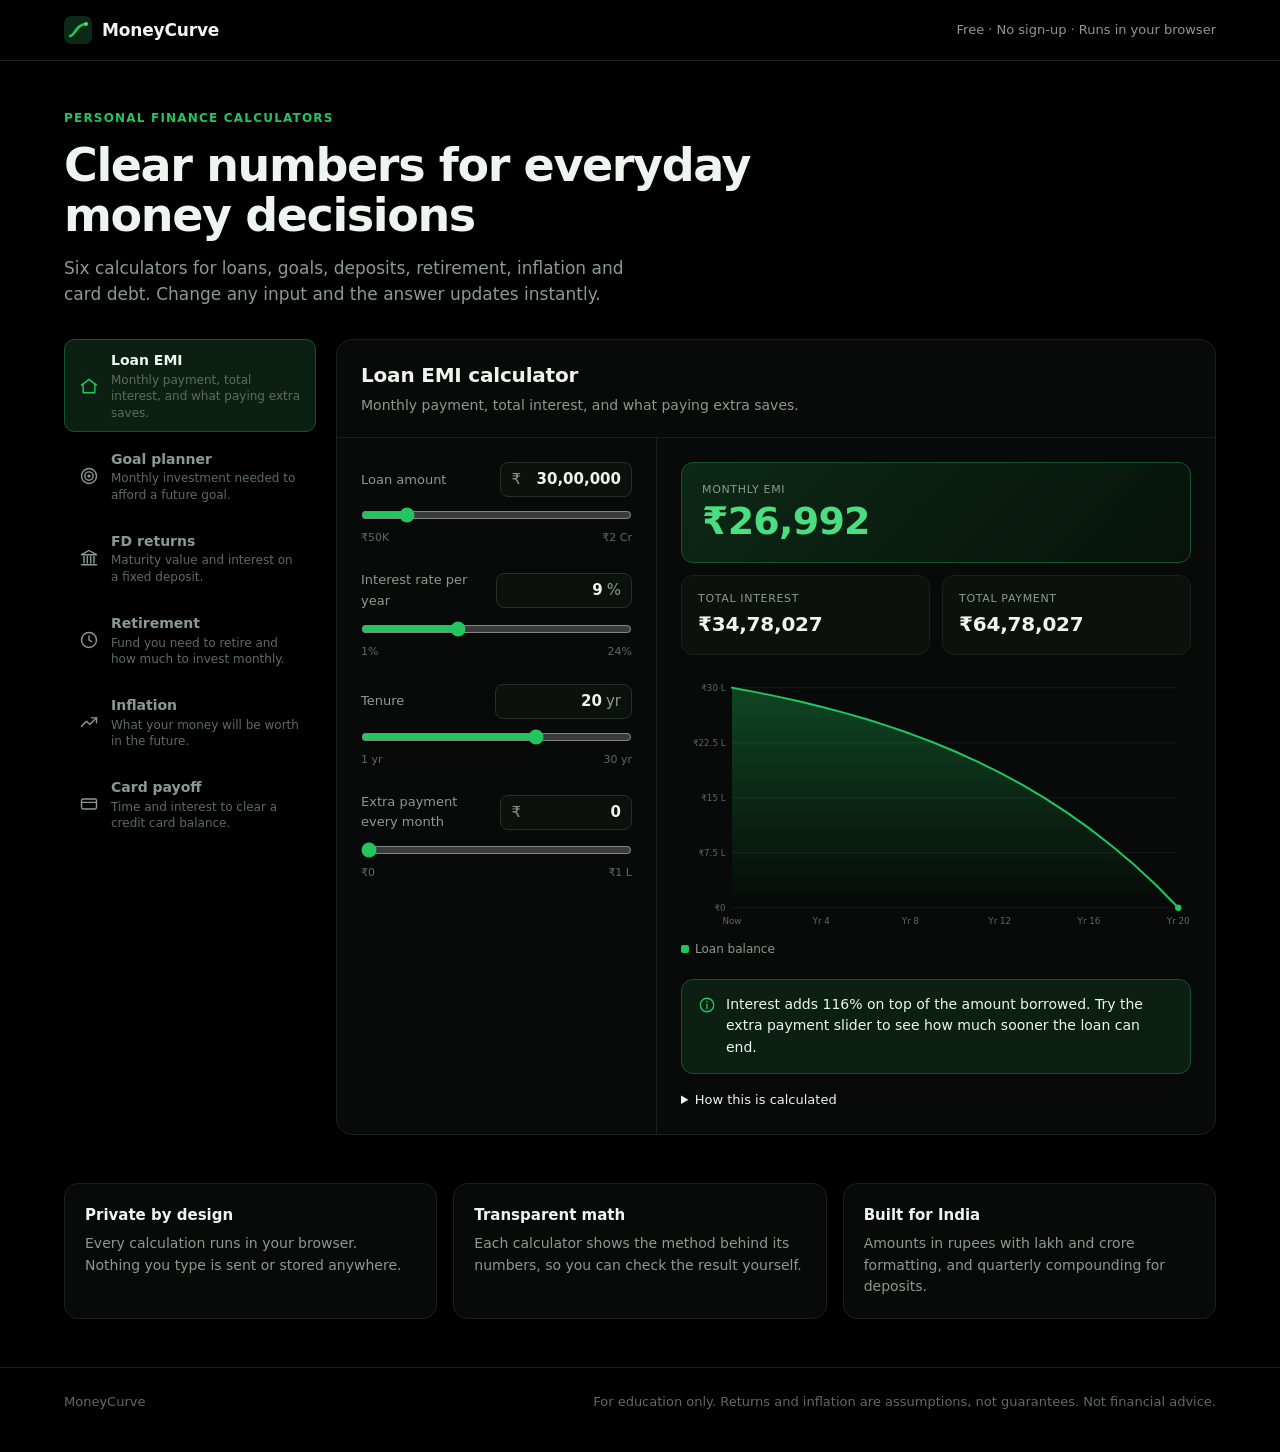
==== index.html @ bcc8775d "Add MoneyCurve money calculators site Co-Authored-By: Claude Fable 5.2 <noreply@anthropic.com>" ====
<!doctype html>
<html lang="en">
<head>
<meta charset="utf-8">
<meta name="viewport" content="width=device-width, initial-scale=1">
<meta name="description" content="Free calculators for loan EMI, goals, fixed deposits, retirement, inflation and credit card payoff. Runs in your browser.">
<title>MoneyCurve — Money Calculators</title>
<style>
  :root {
    color-scheme: dark;
    --bg: #000000; --panel: #070a08; --raised: #0c110e;
    --text: #eef5f0; --muted: #8b9a91; --faint: #5d6b63;
    --line: #18211b; --line-strong: #243229;
    --a: #22c55e; --a-strong: #4ade80; --b: #8a9a8f;
    --soft: #0b2013; --soft-line: #14532d;
  }
  * { box-sizing: border-box; }
  body {
    margin: 0; background: var(--bg); color: var(--text);
    font: 15px/1.55 Inter, system-ui, -apple-system, "Segoe UI", Roboto, sans-serif;
    -webkit-font-smoothing: antialiased;
  }
  .wrap { max-width: 1200px; margin: 0 auto; padding: 0 16px; }
  @media (min-width: 760px) { .wrap { padding: 0 24px; } }
  :focus-visible { outline: 2px solid var(--a); outline-offset: 2px; }

  .top { position: sticky; top: 0; z-index: 10; background: rgba(0, 0, 0, 0.82);
    backdrop-filter: blur(12px); -webkit-backdrop-filter: blur(12px); border-bottom: 1px solid var(--line); }
  .top-in { display: flex; align-items: center; justify-content: space-between; height: 60px; }
  .brand { display: flex; align-items: center; gap: 10px; font-weight: 700; font-size: 17px; letter-spacing: -0.01em; }
  .brand svg { width: 28px; height: 28px; }
  .top-note { font-size: 13px; color: var(--muted); }
  @media (max-width: 560px) { .top-note { display: none; } }

  .hero { padding: 48px 0 32px; }
  .eyebrow { margin: 0 0 12px; color: var(--a); font-size: 12px; font-weight: 600; letter-spacing: 0.1em; text-transform: uppercase; }
  h1 { margin: 0 0 14px; max-width: 720px; font-size: clamp(30px, 5vw, 46px); line-height: 1.1; letter-spacing: -0.03em; font-weight: 700; }
  .lead { margin: 0; max-width: 600px; color: var(--muted); font-size: 17px; }

  .app { display: grid; gap: 20px; grid-template-columns: minmax(0, 1fr); }
  .nav { display: flex; gap: 6px; overflow-x: auto; padding-bottom: 4px; scrollbar-width: none; }
  .nav::-webkit-scrollbar { display: none; }
  .nav button {
    display: flex; align-items: center; gap: 12px; flex: none; text-align: left; white-space: nowrap;
    border: 1px solid var(--line); background: var(--panel); color: var(--muted);
    font: inherit; padding: 10px 14px; border-radius: 10px; cursor: pointer;
  }
  .nav button:hover { color: var(--text); background: var(--raised); }
  .nav button[aria-selected="true"] { background: var(--soft); border-color: var(--soft-line); color: var(--text); }
  .nav svg { width: 20px; height: 20px; flex: none; fill: none; stroke: currentColor; stroke-width: 1.7; stroke-linecap: round; stroke-linejoin: round; }
  .nav button[aria-selected="true"] svg { color: var(--a); }
  .nav .n { display: block; font-weight: 600; font-size: 14px; }
  .nav .d { display: none; font-size: 12px; line-height: 1.35; color: var(--faint); white-space: normal; }
  @media (min-width: 1000px) {
    .app { grid-template-columns: 252px minmax(0, 1fr); align-items: start; }
    .nav { flex-direction: column; overflow: visible; position: sticky; top: 80px; padding: 0; }
    .nav button { border-color: transparent; background: transparent; }
    .nav .d { display: block; }
  }

  .panel { background: var(--panel); border: 1px solid var(--line); border-radius: 16px; min-width: 0; }
  .panel-head { padding: 20px 24px; border-bottom: 1px solid var(--line); }
  h2 { margin: 0 0 4px; font-size: 20px; letter-spacing: -0.01em; }
  .panel-head p { margin: 0; color: var(--muted); font-size: 14px; }
  .work { display: grid; grid-template-columns: minmax(0, 1fr); }
  .controls { padding: 24px; border-bottom: 1px solid var(--line); }
  .results { padding: 24px; min-width: 0; }
  @media (min-width: 760px) {
    .work { grid-template-columns: 320px minmax(0, 1fr); }
    .controls { border-bottom: 0; border-right: 1px solid var(--line); }
  }

  .field { margin-bottom: 24px; }
  .field:last-child { margin-bottom: 0; }
  .field-head { display: flex; justify-content: space-between; align-items: center; gap: 8px; margin-bottom: 10px; }
  .field label { font-size: 13px; font-weight: 500; color: var(--muted); }
  .num { display: flex; align-items: center; gap: 4px; flex: none; background: var(--raised); border: 1px solid var(--line-strong);
    border-radius: 8px; padding: 5px 10px; font-weight: 600; font-variant-numeric: tabular-nums; }
  .num:focus-within { border-color: var(--a); }
  .num span { color: var(--muted); font-weight: 500; }
  .num input { width: 96px; border: 0; outline: 0; background: transparent; color: inherit; font: inherit; font-weight: 600; text-align: right; padding: 0; }
  input[type="range"] { display: block; width: 100%; margin: 0; accent-color: var(--a); }
  .ends { display: flex; justify-content: space-between; margin-top: 6px; font-size: 11px; color: var(--faint); }

  .stats { display: grid; grid-template-columns: 1fr 1fr; gap: 12px; margin-bottom: 20px; }
  @media (max-width: 420px) { .stats { grid-template-columns: 1fr; } }
  .stat { min-width: 0; padding: 14px 16px; border: 1px solid var(--line); border-radius: 12px; background: var(--raised); }
  .stat .k { font-size: 11px; font-weight: 500; letter-spacing: 0.06em; text-transform: uppercase; color: var(--muted); }
  .stat .v { margin-top: 2px; font-size: 20px; font-weight: 650; letter-spacing: -0.01em; font-variant-numeric: tabular-nums; overflow-wrap: anywhere; }
  .stat.main { grid-column: 1 / -1; padding: 18px 20px; border-color: var(--soft-line); background: linear-gradient(135deg, #0c2816, #07130b); }
  .stat.main .v { font-size: clamp(28px, 5vw, 38px); line-height: 1.15; letter-spacing: -0.02em; color: var(--a-strong); }

  .chart-box { position: relative; }
  #chart { display: block; width: 100%; height: auto; touch-action: pan-y; }
  .gridline { stroke: var(--line); stroke-width: 1; }
  .guide { stroke: var(--line-strong); stroke-width: 1; }
  .axis { fill: var(--faint); font-size: 11px; }
  .line-a { fill: none; stroke: var(--a); stroke-width: 2.5; stroke-linejoin: round; stroke-linecap: round; }
  .line-b { fill: none; stroke: var(--b); stroke-width: 2; stroke-dasharray: 5 5; }
  .dot-a { fill: var(--a); }
  .dot-b { fill: var(--b); }
  .tip { position: absolute; top: 0; max-width: 100%; pointer-events: none; padding: 8px 10px; font-size: 12px;
    font-variant-numeric: tabular-nums; background: #0f1612; border: 1px solid var(--line-strong); border-radius: 10px;
    box-shadow: 0 8px 24px rgba(0, 0, 0, 0.6); }
  .tip b { display: block; margin-bottom: 2px; font-weight: 500; color: var(--muted); }
  .tip i, .legend i { display: inline-block; width: 8px; height: 8px; margin-right: 6px; border-radius: 2px; }
  .legend { display: flex; flex-wrap: wrap; gap: 16px; margin-top: 10px; font-size: 12px; color: var(--muted); }

  .note { display: flex; gap: 10px; margin-top: 20px; padding: 14px 16px; font-size: 14px;
    background: var(--soft); border: 1px solid var(--soft-line); border-radius: 12px; }
  .note svg { width: 18px; height: 18px; flex: none; margin-top: 2px; fill: none; stroke: var(--a); stroke-width: 1.8; stroke-linecap: round; }
  .note p { margin: 0; }
  .method { margin-top: 16px; font-size: 13px; color: var(--muted); }
  .method summary { cursor: pointer; font-weight: 500; color: var(--text); }
  .method p { margin: 8px 0 0; }

  .trust { display: grid; gap: 16px; grid-template-columns: 1fr; margin-top: 48px; }
  @media (min-width: 760px) { .trust { grid-template-columns: repeat(3, 1fr); } }
  .trust div { padding: 20px; background: var(--panel); border: 1px solid var(--line); border-radius: 14px; }
  .trust h3 { margin: 0 0 6px; font-size: 15px; }
  .trust p { margin: 0; font-size: 14px; color: var(--muted); }

  footer { margin-top: 48px; padding: 24px 0 40px; border-top: 1px solid var(--line); font-size: 13px; color: var(--faint); }
  .foot-in { display: flex; flex-wrap: wrap; justify-content: space-between; gap: 8px 24px; }
</style>
</head>
<body>
<header class="top">
  <div class="wrap top-in">
    <div class="brand">
      <svg viewBox="0 0 28 28" aria-hidden="true">
        <rect width="28" height="28" rx="7" fill="#0c2816"/>
        <path d="M6 20c5 0 6-12 16-12" fill="none" stroke="#22c55e" stroke-width="2.5" stroke-linecap="round"/>
        <circle cx="22" cy="8" r="2" fill="#4ade80"/>
      </svg>
      MoneyCurve
    </div>
    <span class="top-note">Free · No sign-up · Runs in your browser</span>
  </div>
</header>

<main class="wrap">
  <section class="hero">
    <p class="eyebrow">Personal finance calculators</p>
    <h1>Clear numbers for everyday money decisions</h1>
    <p class="lead">Six calculators for loans, goals, deposits, retirement, inflation and card debt. Change any input and the answer updates instantly.</p>
  </section>

  <div class="app">
    <nav class="nav" id="nav" role="tablist" aria-label="Calculators"></nav>

    <section class="panel">
      <div class="panel-head">
        <h2 id="calc-title"></h2>
        <p id="calc-desc"></p>
      </div>
      <div class="work">
        <div class="controls" id="controls"></div>
        <div class="results">
          <div class="stats" id="stats"></div>
          <div class="chart-box">
            <svg id="chart" viewBox="0 0 640 320" role="img" aria-label="Chart of results over time"></svg>
            <div class="tip" id="tip" hidden></div>
          </div>
          <div class="legend" id="legend"></div>
          <div class="note">
            <svg viewBox="0 0 24 24" aria-hidden="true"><circle cx="12" cy="12" r="9"/><path d="M12 11v6M12 7.5v.5"/></svg>
            <p id="note"></p>
          </div>
          <details class="method">
            <summary>How this is calculated</summary>
            <p id="method"></p>
          </details>
        </div>
      </div>
    </section>
  </div>

  <section class="trust">
    <div><h3>Private by design</h3><p>Every calculation runs in your browser. Nothing you type is sent or stored anywhere.</p></div>
    <div><h3>Transparent math</h3><p>Each calculator shows the method behind its numbers, so you can check the result yourself.</p></div>
    <div><h3>Built for India</h3><p>Amounts in rupees with lakh and crore formatting, and quarterly compounding for deposits.</p></div>
  </section>
</main>

<footer>
  <div class="wrap foot-in">
    <span>MoneyCurve</span>
    <span>For education only. Returns and inflation are assumptions, not guarantees. Not financial advice.</span>
  </div>
</footer>

<script>
const CALCS = {
  loan: {
    name: 'Loan EMI', title: 'Loan EMI calculator',
    desc: 'Monthly payment, total interest, and what paying extra saves.',
    icon: '<path d="M3 11l9-7 9 7"/><path d="M5 10v10h14V10"/>',
    method: 'EMI = P × r × (1 + r)^n ÷ ((1 + r)^n − 1), where P is the loan amount, r the monthly rate and n the number of months. Interest is charged on the reducing balance. Extra payments go fully to principal every month.',
  },
  goal: {
    name: 'Goal planner', title: 'Goal planner',
    desc: 'Monthly investment needed to afford a future goal.',
    icon: '<circle cx="12" cy="12" r="9"/><circle cx="12" cy="12" r="5"/><circle cx="12" cy="12" r="1"/>',
    method: 'The goal cost is raised by inflation every year until the target date. Existing savings grow at the expected return, compounded monthly. The monthly investment, paid at the start of each month, fills the remaining gap.',
  },
  fd: {
    name: 'FD returns', title: 'Fixed deposit calculator',
    desc: 'Maturity value and interest on a fixed deposit.',
    icon: '<path d="M12 3l9 5H3z"/><path d="M6 10v8M10 10v8M14 10v8M18 10v8M3 20h18"/>',
    method: 'Maturity = P × (1 + r ÷ 4)^(4 × years). Interest compounds every quarter, as most Indian banks do. Tax on interest is not deducted.',
  },
  retire: {
    name: 'Retirement', title: 'Retirement planner',
    desc: 'Fund you need to retire and how much to invest monthly.',
    icon: '<circle cx="12" cy="12" r="9"/><path d="M12 7v5l3 2"/>',
    method: 'Monthly expense is raised by inflation to your retirement year, then multiplied by 12 × 25 to get the fund target. This is the 25x rule, equal to withdrawing 4% a year. The monthly investment is compounded monthly at the expected return.',
  },
  inflation: {
    name: 'Inflation', title: 'Inflation calculator',
    desc: 'What your money will be worth in the future.',
    icon: '<path d="M3 17l6-6 4 4 8-8"/><path d="M15 7h6v6"/>',
    method: 'Buying power = amount ÷ (1 + inflation)^years. Future cost = amount × (1 + inflation)^years.',
  },
  card: {
    name: 'Card payoff', title: 'Credit card payoff calculator',
    desc: 'Time and interest to clear a credit card balance.',
    icon: '<rect x="3" y="6" width="18" height="12" rx="2"/><path d="M3 10h18"/>',
    method: 'Each month, interest at the yearly rate ÷ 12 is added to the balance, then your payment is subtracted. No new spending, late fees or GST on interest are assumed.',
  },
};

const FIELDS = {
  loan: [
    { key: 'amount', label: 'Loan amount', unit: '₹', min: 50000, max: 20000000, step: 50000, value: 3000000 },
    { key: 'rate', label: 'Interest rate per year', unit: '%', min: 1, max: 24, step: 0.1, value: 9 },
    { key: 'years', label: 'Tenure', unit: 'yr', min: 1, max: 30, step: 1, value: 20 },
    { key: 'extra', label: 'Extra payment every month', unit: '₹', min: 0, max: 100000, step: 500, value: 0 },
  ],
  goal: [
    { key: 'cost', label: 'Goal cost today', unit: '₹', min: 10000, max: 50000000, step: 10000, value: 1000000 },
    { key: 'years', label: 'Years until goal', unit: 'yr', min: 1, max: 40, step: 1, value: 5 },
    { key: 'inflation', label: 'Price rise per year', unit: '%', min: 0, max: 15, step: 0.5, value: 6 },
    { key: 'rate', label: 'Expected return per year', unit: '%', min: 1, max: 30, step: 0.5, value: 12 },
    { key: 'saved', label: 'Already saved', unit: '₹', min: 0, max: 20000000, step: 10000, value: 0 },
  ],
  fd: [
    { key: 'amount', label: 'Deposit amount', unit: '₹', min: 1000, max: 10000000, step: 1000, value: 100000 },
    { key: 'rate', label: 'Interest rate per year', unit: '%', min: 1, max: 15, step: 0.1, value: 7 },
    { key: 'years', label: 'Deposit period', unit: 'yr', min: 1, max: 20, step: 1, value: 5 },
  ],
  retire: [
    { key: 'age', label: 'Your age now', unit: 'yr', min: 18, max: 60, step: 1, value: 30 },
    { key: 'retireAge', label: 'Retirement age', unit: 'yr', min: 40, max: 70, step: 1, value: 60 },
    { key: 'expense', label: 'Monthly expense today', unit: '₹', min: 5000, max: 500000, step: 1000, value: 40000 },
    { key: 'inflation', label: 'Price rise per year', unit: '%', min: 0, max: 12, step: 0.5, value: 6 },
    { key: 'rate', label: 'Expected return per year', unit: '%', min: 1, max: 20, step: 0.5, value: 12 },
  ],
  inflation: [
    { key: 'amount', label: 'Amount today', unit: '₹', min: 1000, max: 10000000, step: 1000, value: 100000 },
    { key: 'inflation', label: 'Price rise per year', unit: '%', min: 1, max: 15, step: 0.5, value: 6 },
    { key: 'years', label: 'Years from now', unit: 'yr', min: 1, max: 40, step: 1, value: 10 },
  ],
  card: [
    { key: 'balance', label: 'Card balance owed', unit: '₹', min: 1000, max: 1000000, step: 1000, value: 50000 },
    { key: 'rate', label: 'Interest rate per year', unit: '%', min: 12, max: 48, step: 0.5, value: 36 },
    { key: 'payment', label: 'Payment every month', unit: '₹', min: 500, max: 100000, step: 500, value: 2500 },
  ],
};

const state = { tab: 'loan' };
for (const tab of Object.keys(FIELDS)) {
  state[tab] = {};
  for (const field of FIELDS[tab]) state[tab][field.key] = field.value;
}

const rupee = new Intl.NumberFormat('en-IN', { style: 'currency', currency: 'INR', maximumFractionDigits: 0 });
const money = (n) => rupee.format(Math.round(n));

function compact(n) {
  if (n >= 1e7) return '₹' + +(n / 1e7).toFixed(2) + ' Cr';
  if (n >= 1e5) return '₹' + +(n / 1e5).toFixed(1) + ' L';
  if (n >= 1e3) return '₹' + +(n / 1e3).toFixed(0) + 'K';
  return '₹' + Math.round(n);
}

function payoff(amount, monthlyRate, payment, years) {
  let balance = amount, interest = 0, months = 0;
  const balanceByYear = [amount];
  while (balance > 0.005 && months < years * 12) {
    const monthInterest = balance * monthlyRate;
    interest += monthInterest;
    balance = Math.max(0, balance + monthInterest - payment);
    months++;
    if (months % 12 === 0) balanceByYear.push(balance);
  }
  while (balanceByYear.length < years + 1) balanceByYear.push(0);
  return { interest, months, balanceByYear };
}

function calcLoan({ amount, rate, years, extra }) {
  const monthlyRate = rate / 1200, count = years * 12;
  const growth = Math.pow(1 + monthlyRate, count);
  const emi = amount * monthlyRate * growth / (growth - 1);
  return {
    emi,
    plain: payoff(amount, monthlyRate, emi, years),
    fast: payoff(amount, monthlyRate, emi + extra, years),
  };
}

function calcGoal({ cost, years, inflation, rate, saved }) {
  const monthlyRate = rate / 1200, count = years * 12;
  const growth = Math.pow(1 + monthlyRate, count);
  const target = cost * Math.pow(1 + inflation / 100, years);
  const gap = Math.max(0, target - saved * growth);
  const monthly = gap * monthlyRate / ((growth - 1) * (1 + monthlyRate));
  let value = saved;
  const valueByYear = [saved], costByYear = [cost];
  for (let month = 1; month <= count; month++) {
    value = (value + monthly) * (1 + monthlyRate);
    if (month % 12 === 0) {
      valueByYear.push(value);
      costByYear.push(cost * Math.pow(1 + inflation / 100, month / 12));
    }
  }
  return { target, monthly, invested: saved + monthly * count, valueByYear, costByYear };
}

function calcFd({ amount, rate, years }) {
  const valueByYear = [], depositByYear = [];
  for (let year = 0; year <= years; year++) {
    valueByYear.push(amount * Math.pow(1 + rate / 400, 4 * year));
    depositByYear.push(amount);
  }
  return { value: valueByYear[years], valueByYear, depositByYear };
}

function calcRetire({ age, retireAge, expense, inflation, rate }) {
  const years = Math.max(1, retireAge - age);
  const monthlyRate = rate / 1200, count = years * 12;
  const growth = Math.pow(1 + monthlyRate, count);
  const expenseThen = expense * Math.pow(1 + inflation / 100, years);
  const corpus = expenseThen * 12 * 25;
  const monthly = corpus * monthlyRate / ((growth - 1) * (1 + monthlyRate));
  let value = 0;
  const valueByYear = [0];
  for (let month = 1; month <= count; month++) {
    value = (value + monthly) * (1 + monthlyRate);
    if (month % 12 === 0) valueByYear.push(value);
  }
  return { years, expenseThen, corpus, monthly, valueByYear };
}

function calcInflation({ amount, inflation, years }) {
  const powerByYear = [], costByYear = [];
  for (let year = 0; year <= years; year++) {
    const factor = Math.pow(1 + inflation / 100, year);
    powerByYear.push(amount / factor);
    costByYear.push(amount * factor);
  }
  return { power: powerByYear[years], cost: costByYear[years], powerByYear, costByYear };
}

function calcCard({ balance, rate, payment }) {
  const monthlyRate = rate / 1200;
  const firstInterest = balance * monthlyRate;
  const monthsFor = (pay) => Math.ceil(-Math.log(1 - firstInterest / pay) / Math.log(1 + monthlyRate));
  if (payment <= firstInterest || monthsFor(payment) > 600) return { never: true, firstInterest };
  const run = (pay) => payoff(balance, monthlyRate, pay, Math.ceil(monthsFor(pay) / 12));
  return { never: false, plan: run(payment), double: run(payment * 2) };
}

const span = (months) => `${Math.floor(months / 12)} yr ${months % 12} mo`;

const chartEl = document.getElementById('chart');
const tip = document.getElementById('tip');
let plot = null;

function hideTip() {
  tip.hidden = true;
  const hover = document.getElementById('hover');
  if (hover) hover.innerHTML = '';
}

function drawChart(series, years) {
  const W = 640, H = 320, left = 64, right = 16, top = 16, bottom = 28;
  const max = Math.max(1, ...series.flatMap((s) => s.values));
  const x = (i) => left + (W - left - right) * i / years;
  const y = (v) => top + (H - top - bottom) * (1 - v / max);
  let svg = '<defs><linearGradient id="fill-a" x1="0" y1="0" x2="0" y2="1">' +
    '<stop offset="0" style="stop-color:var(--a);stop-opacity:0.32"/>' +
    '<stop offset="1" style="stop-color:var(--a);stop-opacity:0"/></linearGradient></defs>';
  for (let i = 0; i <= 4; i++) {
    const v = max * i / 4;
    svg += `<line class="gridline" x1="${left}" x2="${W - right}" y1="${y(v)}" y2="${y(v)}"/>`;
    svg += `<text class="axis" x="${left - 8}" y="${y(v) + 4}" text-anchor="end">${compact(v)}</text>`;
  }
  const tick = Math.max(1, Math.ceil(years / 6));
  for (let i = 0; i <= years; i += tick) {
    svg += `<text class="axis" x="${x(i)}" y="${H - 8}" text-anchor="middle">${i === 0 ? 'Now' : 'Yr ' + i}</text>`;
  }
  for (const s of series) {
    const last = s.values.length - 1;
    const points = s.values.map((v, i) => `${x(i).toFixed(1)},${y(v).toFixed(1)}`).join(' ');
    if (s.cls === 'a') svg += `<polygon fill="url(#fill-a)" points="${x(0)},${y(0)} ${points} ${x(last)},${y(0)}"/>`;
    svg += `<polyline class="line-${s.cls}" points="${points}"/>`;
    svg += `<circle class="dot-${s.cls}" r="4" cx="${x(last)}" cy="${y(s.values[last])}"/>`;
  }
  chartEl.innerHTML = svg + '<g id="hover"></g>';
  document.getElementById('legend').innerHTML = series
    .map((s) => `<span><i style="background:var(--${s.cls})"></i>${s.name}</span>`).join('');
  plot = { series, years, x, y, W, H, left, right, top, bottom };
  hideTip();
}

chartEl.addEventListener('pointermove', (event) => {
  if (!plot) return;
  const box = chartEl.getBoundingClientRect();
  const svgX = (event.clientX - box.left) / box.width * plot.W;
  const span = plot.W - plot.left - plot.right;
  const i = Math.min(plot.years, Math.max(0, Math.round((svgX - plot.left) / span * plot.years)));
  const guideX = plot.x(i);
  let marks = `<line class="guide" x1="${guideX}" x2="${guideX}" y1="${plot.top}" y2="${plot.H - plot.bottom}"/>`;
  let rows = `<b>${i === 0 ? 'Now' : 'Year ' + i}</b>`;
  for (const s of plot.series) {
    marks += `<circle class="dot-${s.cls}" r="4.5" cx="${guideX}" cy="${plot.y(s.values[i])}"/>`;
    rows += `<div><i style="background:var(--${s.cls})"></i>${s.name}: ${money(s.values[i])}</div>`;
  }
  document.getElementById('hover').innerHTML = marks;
  tip.innerHTML = rows;
  tip.hidden = false;
  const pixelX = guideX / plot.W * box.width;
  let tipLeft = pixelX + 12;
  if (tipLeft + tip.offsetWidth > box.width) tipLeft = pixelX - 12 - tip.offsetWidth;
  tip.style.left = Math.max(0, Math.min(tipLeft, box.width - tip.offsetWidth)) + 'px';
});
chartEl.addEventListener('pointerleave', hideTip);

function showStats(items) {
  document.getElementById('stats').innerHTML = items
    .map(([k, v, main]) => `<div class="stat${main ? ' main' : ''}"><div class="k">${k}</div><div class="v">${v}</div></div>`)
    .join('');
}

function render() {
  const note = document.getElementById('note');
  if (state.tab === 'goal') {
    const r = calcGoal(state.goal);
    const years = state.goal.years;
    showStats([
      ['Monthly investment needed',money(r.monthly), true],
      [`Goal cost in ${years} years`, money(r.target)],
      ['You put in', money(r.invested)],
    ]);
    drawChart([
      { name: 'Your savings', cls: 'a', values: r.valueByYear },
      { name: 'Goal cost', cls: 'b', values: r.costByYear },
    ], years);
    note.textContent = r.monthly === 0
      ? `Your current savings already grow enough to cover this goal. No monthly investment needed.`
      : `Prices rise, so a ${money(state.goal.cost)} goal costs ${money(r.target)} in ${years} years. ` +
        `Invest ${money(r.monthly)} every month to reach it. Returns cover ${money(r.target - r.invested)} of the cost.`;
  } else if (state.tab === 'fd') {
    const { amount, years } = state.fd;
    const r = calcFd(state.fd);
    showStats([
      ['Maturity value', money(r.value), true],
      ['Interest earned', money(r.value - amount)],
      ['You deposit', money(amount)],
    ]);
    drawChart([
      { name: 'FD value', cls: 'a', values: r.valueByYear },
      { name: 'Amount deposited', cls: 'b', values: r.depositByYear },
    ], years);
    note.textContent = `Interest is added every 3 months. Your deposit grows ${(r.value / amount).toFixed(2)}x in ${years} years. ` +
      `FD interest is taxable, so money in hand will be lower.`;
  } else if (state.tab === 'retire') {
    const r = calcRetire(state.retire);
    showStats([
      ['Monthly investment needed', money(r.monthly), true],
      ['Retirement fund needed', money(r.corpus)],
      ['Monthly expense at retirement', money(r.expenseThen)],
    ]);
    drawChart([{ name: 'Retirement fund', cls: 'a', values: r.valueByYear }], r.years);
    note.textContent = `${r.years} years left to retire. ${money(state.retire.expense)} of monthly expense today becomes ` +
      `${money(r.expenseThen)} by then. Fund target uses the 25x rule: 25 years of expenses at retirement prices.`;
  } else if (state.tab === 'inflation') {
    const { amount, years } = state.inflation;
    const r = calcInflation(state.inflation);
    showStats([
      ['Buying power left', money(r.power), true],
      ['Same things will cost', money(r.cost)],
      ['Value lost', Math.round(100 * (1 - r.power / amount)) + '%'],
    ]);
    drawChart([
      { name: 'Cost of same things', cls: 'b', values: r.costByYear },
      { name: 'Buying power of your money', cls: 'a', values: r.powerByYear },
    ], years);
    note.textContent = `${money(amount)} kept as cash for ${years} years buys only what ${money(r.power)} buys today. ` +
      `Money must grow faster than prices to keep its value.`;
  } else if (state.tab === 'card') {
    const { balance, payment } = state.card;
    const r = calcCard(state.card);
    if (r.never) {
      showStats([
        ['Time to clear', 'Never', true],
        ['Interest each month', money(r.firstInterest)],
        ['Your payment', money(payment)],
      ]);
      drawChart([{ name: 'Balance owed', cls: 'a', values: [balance, balance] }], 1);
      note.textContent = `Payment is too small. Interest alone is ${money(r.firstInterest)} every month, ` +
        `so the balance never goes down. Pay well above that to clear the card.`;
    } else {
      showStats([
        ['Time to clear', span(r.plan.months), true],
        ['Total interest', money(r.plan.interest)],
        ['Total paid', money(balance + r.plan.interest)],
      ]);
      drawChart([{ name: 'Balance owed', cls: 'a', values: r.plan.balanceByYear }], r.plan.balanceByYear.length - 1);
      note.textContent = `Interest adds ${Math.round(100 * r.plan.interest / balance)}% on top of what you owe. ` +
        `Paying ${money(payment * 2)} instead clears it in ${span(r.double.months)} and saves ` +
        `${money(r.plan.interest - r.double.interest)} in interest.`;
    }
  } else {
    const r = calcLoan(state.loan);
    const extra = state.loan.extra;
    showStats([
      ['Monthly EMI', money(r.emi), true],
      ['Total interest', money(r.fast.interest)],
      ['Total payment', money(state.loan.amount + r.fast.interest)],
    ]);
    const series = [{ name: extra ? 'Balance with extra payment' : 'Loan balance', cls: 'a', values: r.fast.balanceByYear }];
    if (extra) series.push({ name: 'Balance with EMI only', cls: 'b', values: r.plain.balanceByYear });
    drawChart(series, state.loan.years);
    if (extra) {
      const saved = r.plain.months - r.fast.months;
      note.textContent = `Paying ${money(extra)} extra every month ends the loan ` +
        `${Math.floor(saved / 12)} years ${saved % 12} months sooner and saves ${money(r.plain.interest - r.fast.interest)} in interest.`;
    } else {
      note.textContent = `Interest adds ${Math.round(100 * r.plain.interest / state.loan.amount)}% on top of the amount borrowed. ` +
        `Try the extra payment slider to see how much sooner the loan can end.`;
    }
  }
}

function buildControls() {
  const box = document.getElementById('controls');
  box.innerHTML = '';
  for (const field of FIELDS[state.tab]) {
    const id = `${state.tab}-${field.key}`;
    const isMoney = field.unit === '₹';
    const show = (v) => (isMoney ? v.toLocaleString('en-IN') : String(v));
    const end = (v) => (isMoney ? compact(v) : v + (field.unit === '%' ? '%' : ' ' + field.unit));
    const wrap = document.createElement('div');
    wrap.className = 'field';
    wrap.innerHTML =
      `<div class="field-head"><label for="${id}">${field.label}</label>` +
      `<div class="num">${isMoney ? '<span>₹</span>' : ''}` +
      `<input type="text" inputmode="decimal" autocomplete="off" aria-label="${field.label}">` +
      `${isMoney ? '' : `<span>${field.unit}</span>`}</div></div>` +
      `<input type="range" id="${id}" min="${field.min}" max="${field.max}" step="${field.step}">` +
      `<div class="ends"><span>${end(field.min)}</span><span>${end(field.max)}</span></div>`;
    const [number, range] = wrap.querySelectorAll('input');
    const set = (raw) => {
      const parsed = Number(String(raw).replace(/[^0-9.]/g, ''));
      const value = Math.min(field.max, Math.max(field.min, parsed || field.min));
      state[state.tab][field.key] = value;
      number.value = show(value);
      range.value = value;
      render();
    };
    number.value = show(state[state.tab][field.key]);
    range.value = state[state.tab][field.key];
    range.addEventListener('input', () => set(range.value));
    number.addEventListener('change', () => set(number.value));
    number.addEventListener('focus', () => number.select());
    number.addEventListener('keydown', (event) => { if (event.key === 'Enter') number.blur(); });
    box.appendChild(wrap);
  }
}

function selectTab(tab) {
  state.tab = tab;
  for (const button of document.querySelectorAll('#nav button')) {
    button.setAttribute('aria-selected', String(button.dataset.tab === tab));
  }
  document.getElementById('calc-title').textContent = CALCS[tab].title;
  document.getElementById('calc-desc').textContent = CALCS[tab].desc;
  document.getElementById('method').textContent = CALCS[tab].method;
  buildControls();
  render();
}

const nav = document.getElementById('nav');
for (const [tab, calc] of Object.entries(CALCS)) {
  const button = document.createElement('button');
  button.type = 'button';
  button.setAttribute('role', 'tab');
  button.dataset.tab = tab;
  button.innerHTML = `<svg viewBox="0 0 24 24" aria-hidden="true">${calc.icon}</svg>` +
    `<span><span class="n">${calc.name}</span><span class="d">${calc.desc}</span></span>`;
  button.addEventListener('click', () => selectTab(tab));
  nav.appendChild(button);
}

selectTab(state.tab);
</script>
</body>
</html>
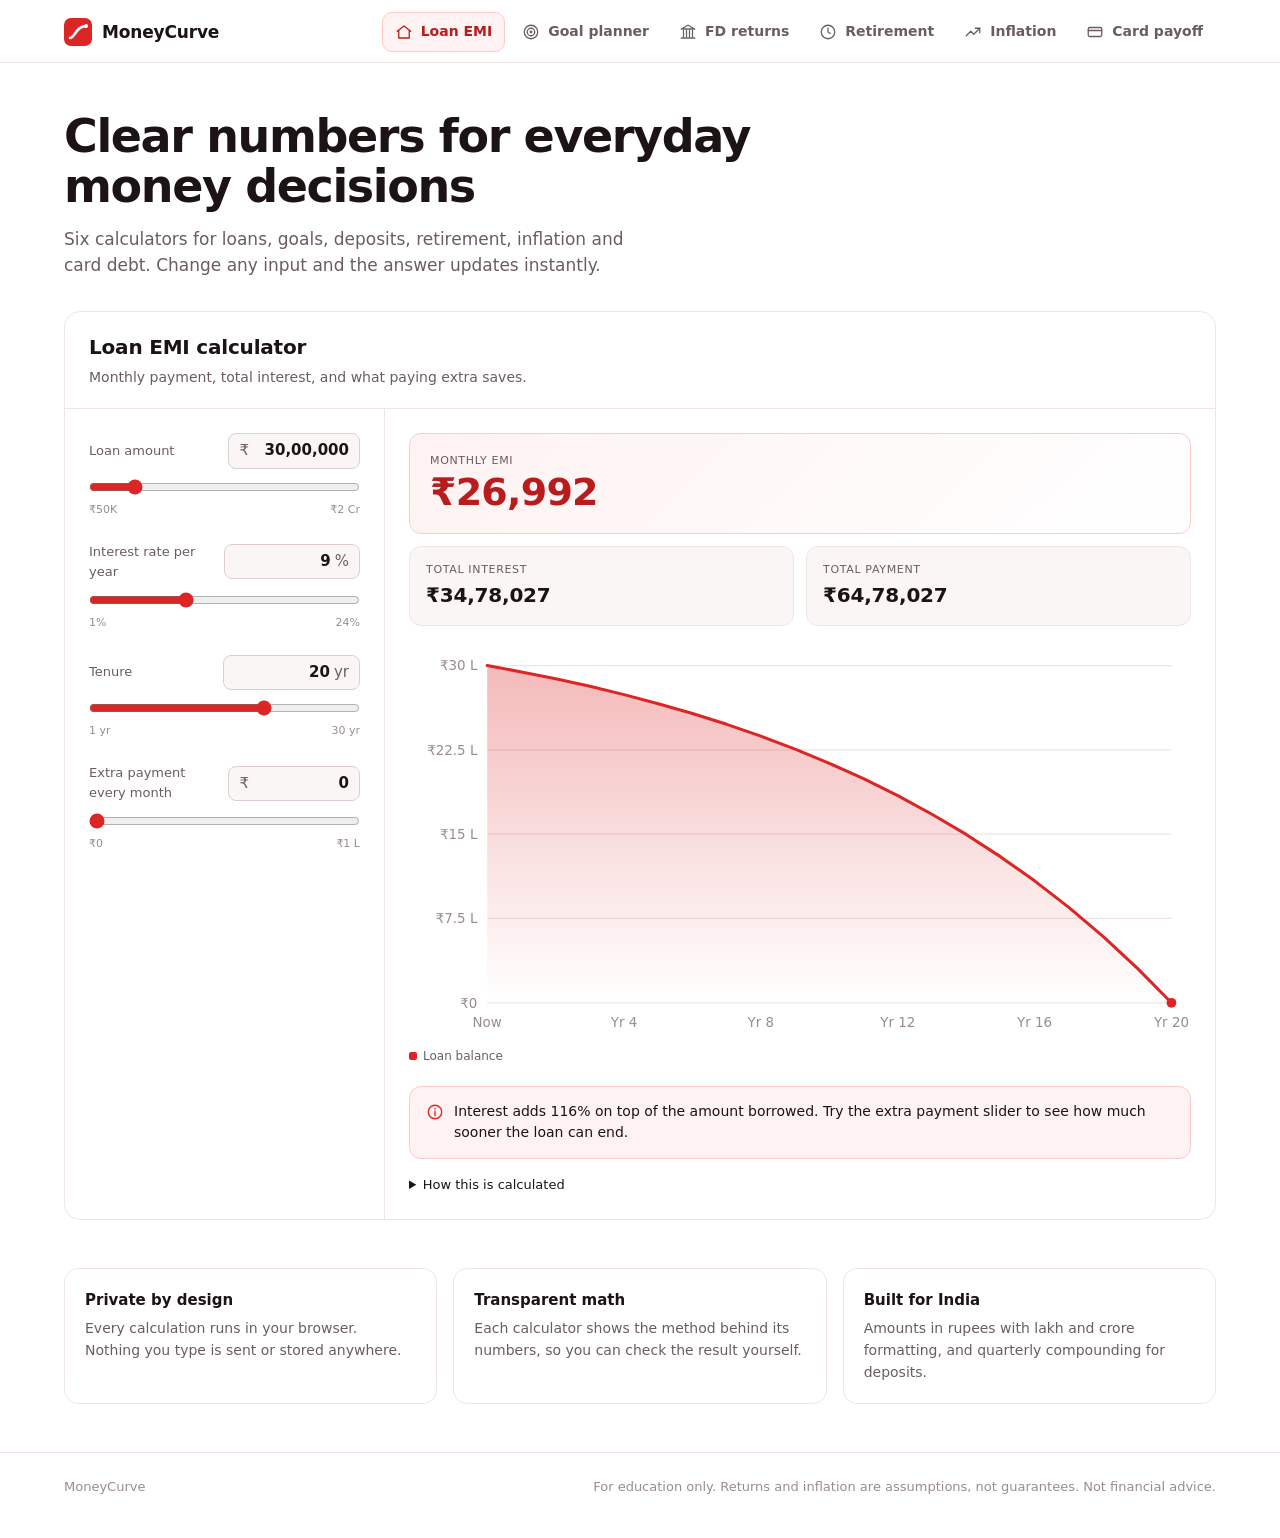
==== commit 433d4804: "Switch to red and white theme, move calculator menu to top bar Co-Authored-By: Claude Fable 5.2 <nor" ====
--- a/index.html
+++ b/index.html
@@ -7,12 +7,12 @@
 <title>MoneyCurve — Money Calculators</title>
 <style>
   :root {
-    color-scheme: dark;
-    --bg: #000000; --panel: #070a08; --raised: #0c110e;
-    --text: #eef5f0; --muted: #8b9a91; --faint: #5d6b63;
-    --line: #18211b; --line-strong: #243229;
-    --a: #22c55e; --a-strong: #4ade80; --b: #8a9a8f;
-    --soft: #0b2013; --soft-line: #14532d;
+    color-scheme: light;
+    --bg: #ffffff; --panel: #ffffff; --raised: #fbf6f6;
+    --text: #1c1314; --muted: #6b5d5f; --faint: #9a8c8e;
+    --line: #f0e4e5; --line-strong: #dfcdcf;
+    --a: #dc2626; --a-strong: #b91c1c; --b: #9ca3af;
+    --soft: #fef2f2; --soft-line: #fecaca;
   }
   * { box-sizing: border-box; }
   body {
@@ -24,39 +24,29 @@
   @media (min-width: 760px) { .wrap { padding: 0 24px; } }
   :focus-visible { outline: 2px solid var(--a); outline-offset: 2px; }
 
-  .top { position: sticky; top: 0; z-index: 10; background: rgba(0, 0, 0, 0.82);
+  .top { position: sticky; top: 0; z-index: 10; background: rgba(255, 255, 255, 0.9);
     backdrop-filter: blur(12px); -webkit-backdrop-filter: blur(12px); border-bottom: 1px solid var(--line); }
-  .top-in { display: flex; align-items: center; justify-content: space-between; height: 60px; }
+  .top-in { display: flex; flex-direction: column; gap: 10px; padding-top: 12px; padding-bottom: 10px; }
+  @media (min-width: 1000px) {
+    .top-in { flex-direction: row; align-items: center; justify-content: space-between; gap: 24px; }
+  }
   .brand { display: flex; align-items: center; gap: 10px; font-weight: 700; font-size: 17px; letter-spacing: -0.01em; }
   .brand svg { width: 28px; height: 28px; }
-  .top-note { font-size: 13px; color: var(--muted); }
-  @media (max-width: 560px) { .top-note { display: none; } }
 
   .hero { padding: 48px 0 32px; }
-  .eyebrow { margin: 0 0 12px; color: var(--a); font-size: 12px; font-weight: 600; letter-spacing: 0.1em; text-transform: uppercase; }
   h1 { margin: 0 0 14px; max-width: 720px; font-size: clamp(30px, 5vw, 46px); line-height: 1.1; letter-spacing: -0.03em; font-weight: 700; }
   .lead { margin: 0; max-width: 600px; color: var(--muted); font-size: 17px; }
 
-  .app { display: grid; gap: 20px; grid-template-columns: minmax(0, 1fr); }
-  .nav { display: flex; gap: 6px; overflow-x: auto; padding-bottom: 4px; scrollbar-width: none; }
+  .nav { display: flex; gap: 4px; min-width: 0; overflow-x: auto; scrollbar-width: none; }
   .nav::-webkit-scrollbar { display: none; }
   .nav button {
-    display: flex; align-items: center; gap: 12px; flex: none; text-align: left; white-space: nowrap;
-    border: 1px solid var(--line); background: var(--panel); color: var(--muted);
-    font: inherit; padding: 10px 14px; border-radius: 10px; cursor: pointer;
+    display: flex; align-items: center; gap: 8px; flex: none; white-space: nowrap;
+    border: 1px solid transparent; background: transparent; color: var(--muted);
+    font: inherit; font-weight: 600; font-size: 14px; padding: 8px 12px; border-radius: 10px; cursor: pointer;
   }
   .nav button:hover { color: var(--text); background: var(--raised); }
-  .nav button[aria-selected="true"] { background: var(--soft); border-color: var(--soft-line); color: var(--text); }
-  .nav svg { width: 20px; height: 20px; flex: none; fill: none; stroke: currentColor; stroke-width: 1.7; stroke-linecap: round; stroke-linejoin: round; }
-  .nav button[aria-selected="true"] svg { color: var(--a); }
-  .nav .n { display: block; font-weight: 600; font-size: 14px; }
-  .nav .d { display: none; font-size: 12px; line-height: 1.35; color: var(--faint); white-space: normal; }
-  @media (min-width: 1000px) {
-    .app { grid-template-columns: 252px minmax(0, 1fr); align-items: start; }
-    .nav { flex-direction: column; overflow: visible; position: sticky; top: 80px; padding: 0; }
-    .nav button { border-color: transparent; background: transparent; }
-    .nav .d { display: block; }
-  }
+  .nav button[aria-selected="true"] { background: var(--soft); border-color: var(--soft-line); color: var(--a-strong); }
+  .nav svg { width: 18px; height: 18px; flex: none; fill: none; stroke: currentColor; stroke-width: 1.7; stroke-linecap: round; stroke-linejoin: round; }
 
   .panel { background: var(--panel); border: 1px solid var(--line); border-radius: 16px; min-width: 0; }
   .panel-head { padding: 20px 24px; border-bottom: 1px solid var(--line); }
@@ -87,7 +77,7 @@
   .stat { min-width: 0; padding: 14px 16px; border: 1px solid var(--line); border-radius: 12px; background: var(--raised); }
   .stat .k { font-size: 11px; font-weight: 500; letter-spacing: 0.06em; text-transform: uppercase; color: var(--muted); }
   .stat .v { margin-top: 2px; font-size: 20px; font-weight: 650; letter-spacing: -0.01em; font-variant-numeric: tabular-nums; overflow-wrap: anywhere; }
-  .stat.main { grid-column: 1 / -1; padding: 18px 20px; border-color: var(--soft-line); background: linear-gradient(135deg, #0c2816, #07130b); }
+  .stat.main { grid-column: 1 / -1; padding: 18px 20px; border-color: var(--soft-line); background: linear-gradient(135deg, #fef2f2, #ffffff); }
   .stat.main .v { font-size: clamp(28px, 5vw, 38px); line-height: 1.15; letter-spacing: -0.02em; color: var(--a-strong); }
 
   .chart-box { position: relative; }
@@ -100,8 +90,8 @@
   .dot-a { fill: var(--a); }
   .dot-b { fill: var(--b); }
   .tip { position: absolute; top: 0; max-width: 100%; pointer-events: none; padding: 8px 10px; font-size: 12px;
-    font-variant-numeric: tabular-nums; background: #0f1612; border: 1px solid var(--line-strong); border-radius: 10px;
-    box-shadow: 0 8px 24px rgba(0, 0, 0, 0.6); }
+    font-variant-numeric: tabular-nums; background: #ffffff; border: 1px solid var(--line-strong); border-radius: 10px;
+    box-shadow: 0 8px 24px rgba(60, 10, 10, 0.14); }
   .tip b { display: block; margin-bottom: 2px; font-weight: 500; color: var(--muted); }
   .tip i, .legend i { display: inline-block; width: 8px; height: 8px; margin-right: 6px; border-radius: 2px; }
   .legend { display: flex; flex-wrap: wrap; gap: 16px; margin-top: 10px; font-size: 12px; color: var(--muted); }
@@ -129,26 +119,23 @@
   <div class="wrap top-in">
     <div class="brand">
       <svg viewBox="0 0 28 28" aria-hidden="true">
-        <rect width="28" height="28" rx="7" fill="#0c2816"/>
-        <path d="M6 20c5 0 6-12 16-12" fill="none" stroke="#22c55e" stroke-width="2.5" stroke-linecap="round"/>
-        <circle cx="22" cy="8" r="2" fill="#4ade80"/>
+        <rect width="28" height="28" rx="7" fill="#dc2626"/>
+        <path d="M6 20c5 0 6-12 16-12" fill="none" stroke="#ffffff" stroke-width="2.5" stroke-linecap="round"/>
+        <circle cx="22" cy="8" r="2" fill="#ffffff"/>
       </svg>
       MoneyCurve
     </div>
-    <span class="top-note">Free · No sign-up · Runs in your browser</span>
+    <nav class="nav" id="nav" role="tablist" aria-label="Calculators"></nav>
   </div>
 </header>
 
 <main class="wrap">
   <section class="hero">
-    <p class="eyebrow">Personal finance calculators</p>
     <h1>Clear numbers for everyday money decisions</h1>
     <p class="lead">Six calculators for loans, goals, deposits, retirement, inflation and card debt. Change any input and the answer updates instantly.</p>
   </section>
 
   <div class="app">
-    <nav class="nav" id="nav" role="tablist" aria-label="Calculators"></nav>
-
     <section class="panel">
       <div class="panel-head">
         <h2 id="calc-title"></h2>
@@ -598,8 +585,7 @@
   button.type = 'button';
   button.setAttribute('role', 'tab');
   button.dataset.tab = tab;
-  button.innerHTML = `<svg viewBox="0 0 24 24" aria-hidden="true">${calc.icon}</svg>` +
-    `<span><span class="n">${calc.name}</span><span class="d">${calc.desc}</span></span>`;
+  button.innerHTML = `<svg viewBox="0 0 24 24" aria-hidden="true">${calc.icon}</svg>${calc.name}`;
   button.addEventListener('click', () => selectTab(tab));
   nav.appendChild(button);
 }
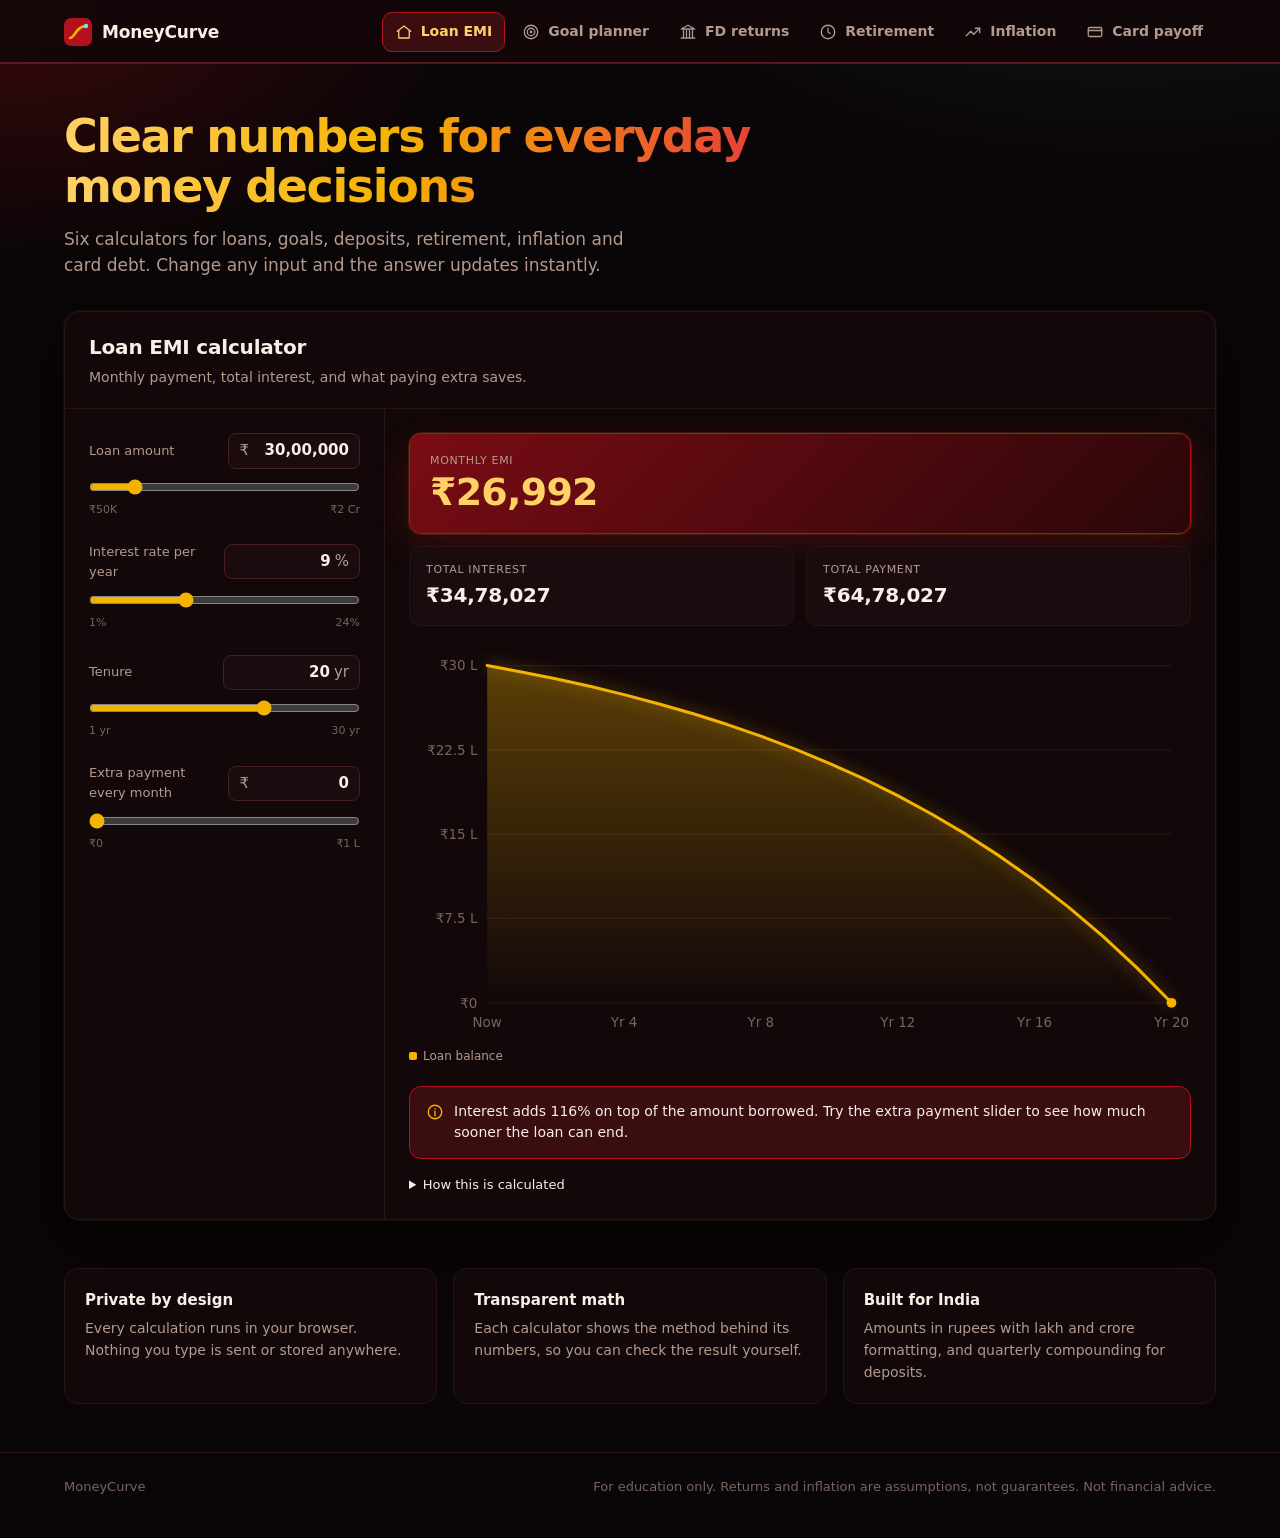
==== commit 5842a9a4: "Switch to red, gold and arc-blue dark theme Co-Authored-By: Claude Fable 5.2 <noreply@anthropic.com>" ====
--- a/index.html
+++ b/index.html
@@ -7,12 +7,12 @@
 <title>MoneyCurve — Money Calculators</title>
 <style>
   :root {
-    color-scheme: light;
-    --bg: #ffffff; --panel: #ffffff; --raised: #fbf6f6;
-    --text: #1c1314; --muted: #6b5d5f; --faint: #9a8c8e;
-    --line: #f0e4e5; --line-strong: #dfcdcf;
-    --a: #dc2626; --a-strong: #b91c1c; --b: #9ca3af;
-    --soft: #fef2f2; --soft-line: #fecaca;
+    color-scheme: dark;
+    --bg: #0a0506; --panel: #120809; --raised: #1a0c0e;
+    --text: #f8efe6; --muted: #b39a8f; --faint: #7a635c;
+    --line: #2a1215; --line-strong: #4a1d21;
+    --a: #f5b301; --a-strong: #ffd166; --b: #67e8f9;
+    --soft: #3a0d11; --soft-line: #b3121d;
   }
   * { box-sizing: border-box; }
   body {
@@ -24,7 +24,7 @@
   @media (min-width: 760px) { .wrap { padding: 0 24px; } }
   :focus-visible { outline: 2px solid var(--a); outline-offset: 2px; }
 
-  .top { position: sticky; top: 0; z-index: 10; background: rgba(255, 255, 255, 0.9);
+  .top { position: sticky; top: 0; z-index: 10; background: rgba(18, 6, 8, 0.88);
     backdrop-filter: blur(12px); -webkit-backdrop-filter: blur(12px); border-bottom: 1px solid var(--line); }
   .top-in { display: flex; flex-direction: column; gap: 10px; padding-top: 12px; padding-bottom: 10px; }
   @media (min-width: 1000px) {
@@ -77,7 +77,8 @@
   .stat { min-width: 0; padding: 14px 16px; border: 1px solid var(--line); border-radius: 12px; background: var(--raised); }
   .stat .k { font-size: 11px; font-weight: 500; letter-spacing: 0.06em; text-transform: uppercase; color: var(--muted); }
   .stat .v { margin-top: 2px; font-size: 20px; font-weight: 650; letter-spacing: -0.01em; font-variant-numeric: tabular-nums; overflow-wrap: anywhere; }
-  .stat.main { grid-column: 1 / -1; padding: 18px 20px; border-color: var(--soft-line); background: linear-gradient(135deg, #fef2f2, #ffffff); }
+  .stat.main { grid-column: 1 / -1; padding: 18px 20px; border-color: var(--soft-line); background: linear-gradient(135deg, #7a0c14, #2a0709);
+    box-shadow: 0 0 0 1px rgba(245, 179, 1, 0.12), 0 12px 32px rgba(179, 18, 29, 0.25); }
   .stat.main .v { font-size: clamp(28px, 5vw, 38px); line-height: 1.15; letter-spacing: -0.02em; color: var(--a-strong); }
 
   .chart-box { position: relative; }
@@ -90,8 +91,8 @@
   .dot-a { fill: var(--a); }
   .dot-b { fill: var(--b); }
   .tip { position: absolute; top: 0; max-width: 100%; pointer-events: none; padding: 8px 10px; font-size: 12px;
-    font-variant-numeric: tabular-nums; background: #ffffff; border: 1px solid var(--line-strong); border-radius: 10px;
-    box-shadow: 0 8px 24px rgba(60, 10, 10, 0.14); }
+    font-variant-numeric: tabular-nums; background: #1a0c0e; border: 1px solid var(--line-strong); border-radius: 10px;
+    box-shadow: 0 8px 24px rgba(0, 0, 0, 0.6); }
   .tip b { display: block; margin-bottom: 2px; font-weight: 500; color: var(--muted); }
   .tip i, .legend i { display: inline-block; width: 8px; height: 8px; margin-right: 6px; border-radius: 2px; }
   .legend { display: flex; flex-wrap: wrap; gap: 16px; margin-top: 10px; font-size: 12px; color: var(--muted); }
@@ -112,6 +113,23 @@
 
   footer { margin-top: 48px; padding: 24px 0 40px; border-top: 1px solid var(--line); font-size: 13px; color: var(--faint); }
   .foot-in { display: flex; flex-wrap: wrap; justify-content: space-between; gap: 8px 24px; }
+
+  /* Red, gold and arc-blue theme accents */
+  body {
+    background:
+      radial-gradient(900px 480px at 88% -8%, rgba(103, 232, 249, 0.10), transparent 62%),
+      radial-gradient(760px 420px at 0% 0%, rgba(179, 18, 29, 0.28), transparent 62%),
+      var(--bg);
+    background-repeat: no-repeat;
+  }
+  .top { border-bottom-color: #5a1a1f; box-shadow: 0 1px 0 rgba(245, 179, 1, 0.18); }
+  h1 {
+    background: linear-gradient(90deg, #ffd166, #f5b301 45%, #e5383b);
+    -webkit-background-clip: text; background-clip: text; color: transparent;
+  }
+  .panel { box-shadow: 0 0 0 1px rgba(245, 179, 1, 0.05), 0 24px 60px rgba(0, 0, 0, 0.5); }
+  .line-a { filter: drop-shadow(0 0 6px rgba(245, 179, 1, 0.55)); }
+  .line-b, .dot-b { filter: drop-shadow(0 0 5px rgba(103, 232, 249, 0.6)); }
 </style>
 </head>
 <body>
@@ -119,9 +137,9 @@
   <div class="wrap top-in">
     <div class="brand">
       <svg viewBox="0 0 28 28" aria-hidden="true">
-        <rect width="28" height="28" rx="7" fill="#dc2626"/>
-        <path d="M6 20c5 0 6-12 16-12" fill="none" stroke="#ffffff" stroke-width="2.5" stroke-linecap="round"/>
-        <circle cx="22" cy="8" r="2" fill="#ffffff"/>
+        <rect width="28" height="28" rx="7" fill="#b3121d"/>
+        <path d="M6 20c5 0 6-12 16-12" fill="none" stroke="#f5b301" stroke-width="2.5" stroke-linecap="round"/>
+        <circle cx="22" cy="8" r="2.2" fill="#67e8f9"/>
       </svg>
       MoneyCurve
     </div>
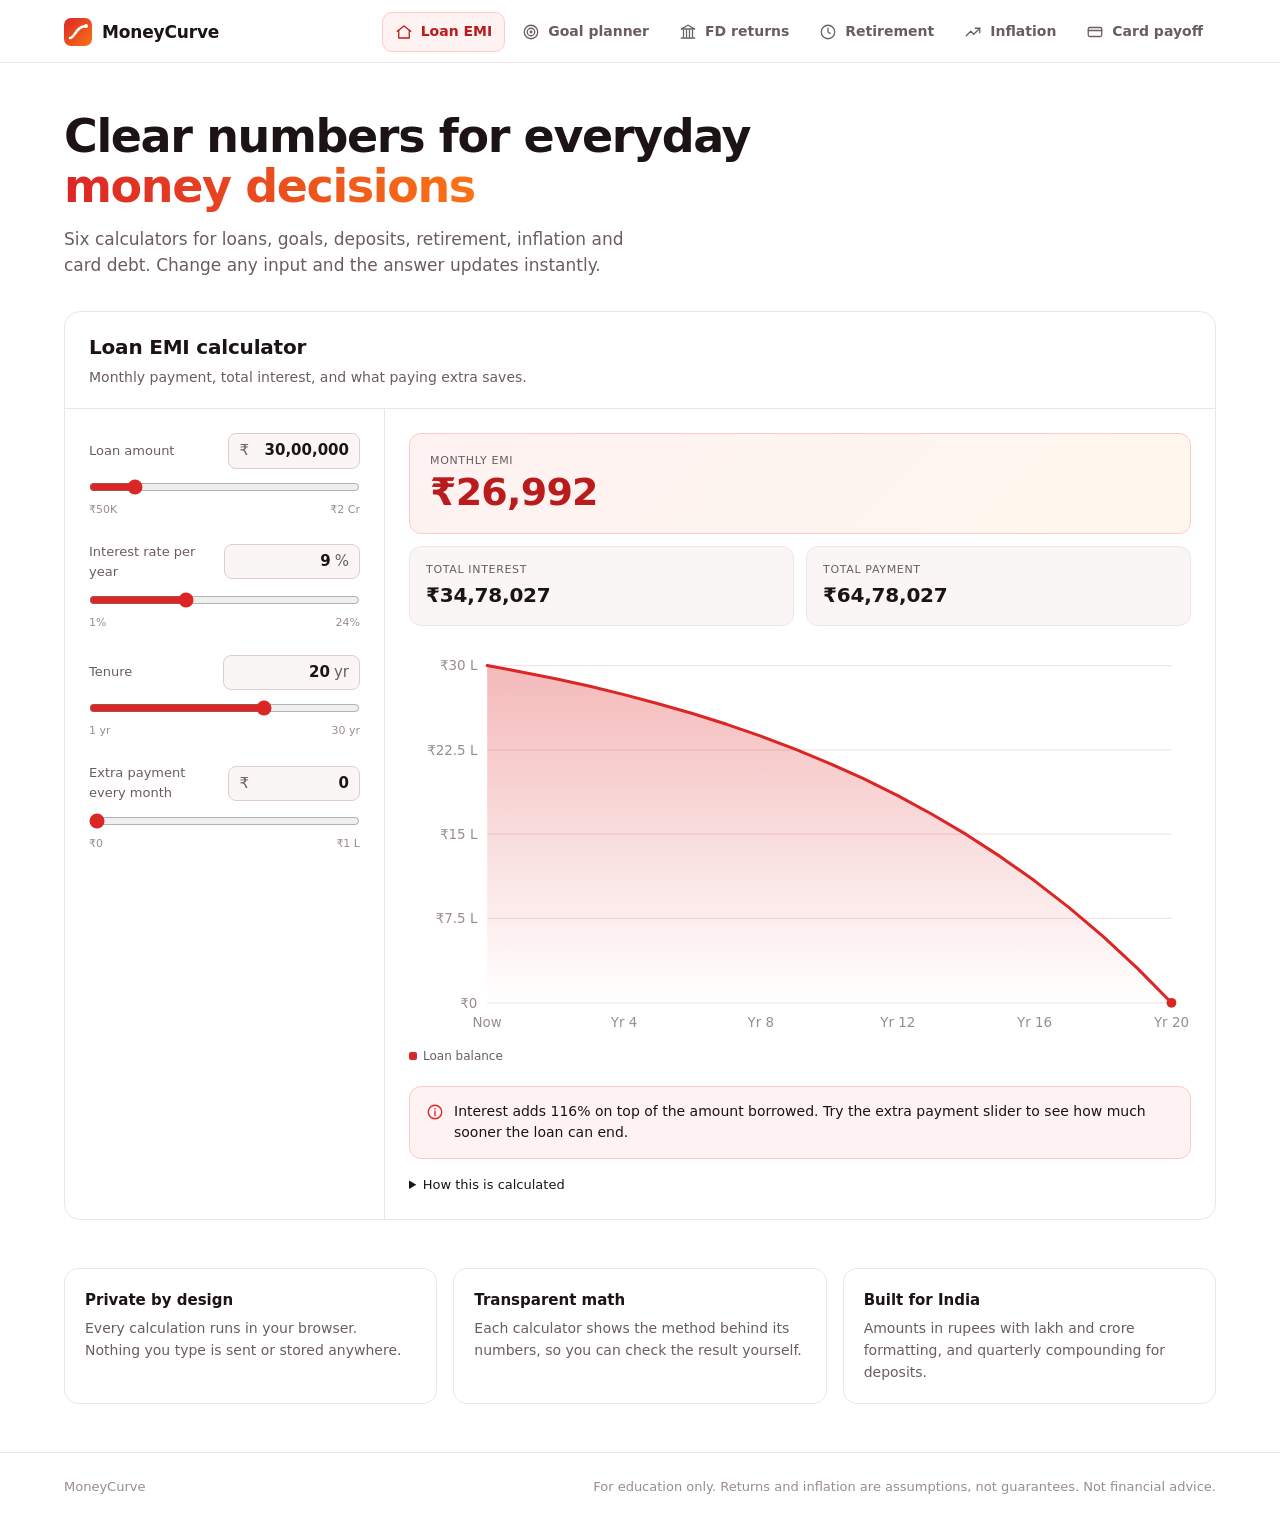
==== commit 59fb3922: "Add orange as second accent color Co-Authored-By: Claude Fable 5.2 <noreply@anthropic.com>" ====
--- a/index.html
+++ b/index.html
@@ -7,12 +7,12 @@
 <title>MoneyCurve — Money Calculators</title>
 <style>
   :root {
-    color-scheme: dark;
-    --bg: #0a0506; --panel: #120809; --raised: #1a0c0e;
-    --text: #f8efe6; --muted: #b39a8f; --faint: #7a635c;
-    --line: #2a1215; --line-strong: #4a1d21;
-    --a: #f5b301; --a-strong: #ffd166; --b: #67e8f9;
-    --soft: #3a0d11; --soft-line: #b3121d;
+    color-scheme: light;
+    --bg: #ffffff; --panel: #ffffff; --raised: #fbf6f6;
+    --text: #1c1314; --muted: #6b5d5f; --faint: #9a8c8e;
+    --line: #f0e4e5; --line-strong: #dfcdcf;
+    --a: #dc2626; --a-strong: #b91c1c; --b: #f97316;
+    --soft: #fef2f2; --soft-line: #fecaca;
   }
   * { box-sizing: border-box; }
   body {
@@ -24,7 +24,7 @@
   @media (min-width: 760px) { .wrap { padding: 0 24px; } }
   :focus-visible { outline: 2px solid var(--a); outline-offset: 2px; }
 
-  .top { position: sticky; top: 0; z-index: 10; background: rgba(18, 6, 8, 0.88);
+  .top { position: sticky; top: 0; z-index: 10; background: rgba(255, 255, 255, 0.9);
     backdrop-filter: blur(12px); -webkit-backdrop-filter: blur(12px); border-bottom: 1px solid var(--line); }
   .top-in { display: flex; flex-direction: column; gap: 10px; padding-top: 12px; padding-bottom: 10px; }
   @media (min-width: 1000px) {
@@ -35,6 +35,7 @@
 
   .hero { padding: 48px 0 32px; }
   h1 { margin: 0 0 14px; max-width: 720px; font-size: clamp(30px, 5vw, 46px); line-height: 1.1; letter-spacing: -0.03em; font-weight: 700; }
+  h1 span { background: linear-gradient(90deg, var(--a), var(--b)); -webkit-background-clip: text; background-clip: text; color: transparent; }
   .lead { margin: 0; max-width: 600px; color: var(--muted); font-size: 17px; }
 
   .nav { display: flex; gap: 4px; min-width: 0; overflow-x: auto; scrollbar-width: none; }
@@ -77,8 +78,7 @@
   .stat { min-width: 0; padding: 14px 16px; border: 1px solid var(--line); border-radius: 12px; background: var(--raised); }
   .stat .k { font-size: 11px; font-weight: 500; letter-spacing: 0.06em; text-transform: uppercase; color: var(--muted); }
   .stat .v { margin-top: 2px; font-size: 20px; font-weight: 650; letter-spacing: -0.01em; font-variant-numeric: tabular-nums; overflow-wrap: anywhere; }
-  .stat.main { grid-column: 1 / -1; padding: 18px 20px; border-color: var(--soft-line); background: linear-gradient(135deg, #7a0c14, #2a0709);
-    box-shadow: 0 0 0 1px rgba(245, 179, 1, 0.12), 0 12px 32px rgba(179, 18, 29, 0.25); }
+  .stat.main { grid-column: 1 / -1; padding: 18px 20px; border-color: var(--soft-line); background: linear-gradient(135deg, #fef2f2, #fff7ed); }
   .stat.main .v { font-size: clamp(28px, 5vw, 38px); line-height: 1.15; letter-spacing: -0.02em; color: var(--a-strong); }
 
   .chart-box { position: relative; }
@@ -91,8 +91,8 @@
   .dot-a { fill: var(--a); }
   .dot-b { fill: var(--b); }
   .tip { position: absolute; top: 0; max-width: 100%; pointer-events: none; padding: 8px 10px; font-size: 12px;
-    font-variant-numeric: tabular-nums; background: #1a0c0e; border: 1px solid var(--line-strong); border-radius: 10px;
-    box-shadow: 0 8px 24px rgba(0, 0, 0, 0.6); }
+    font-variant-numeric: tabular-nums; background: #ffffff; border: 1px solid var(--line-strong); border-radius: 10px;
+    box-shadow: 0 8px 24px rgba(60, 10, 10, 0.14); }
   .tip b { display: block; margin-bottom: 2px; font-weight: 500; color: var(--muted); }
   .tip i, .legend i { display: inline-block; width: 8px; height: 8px; margin-right: 6px; border-radius: 2px; }
   .legend { display: flex; flex-wrap: wrap; gap: 16px; margin-top: 10px; font-size: 12px; color: var(--muted); }
@@ -113,23 +113,6 @@
 
   footer { margin-top: 48px; padding: 24px 0 40px; border-top: 1px solid var(--line); font-size: 13px; color: var(--faint); }
   .foot-in { display: flex; flex-wrap: wrap; justify-content: space-between; gap: 8px 24px; }
-
-  /* Red, gold and arc-blue theme accents */
-  body {
-    background:
-      radial-gradient(900px 480px at 88% -8%, rgba(103, 232, 249, 0.10), transparent 62%),
-      radial-gradient(760px 420px at 0% 0%, rgba(179, 18, 29, 0.28), transparent 62%),
-      var(--bg);
-    background-repeat: no-repeat;
-  }
-  .top { border-bottom-color: #5a1a1f; box-shadow: 0 1px 0 rgba(245, 179, 1, 0.18); }
-  h1 {
-    background: linear-gradient(90deg, #ffd166, #f5b301 45%, #e5383b);
-    -webkit-background-clip: text; background-clip: text; color: transparent;
-  }
-  .panel { box-shadow: 0 0 0 1px rgba(245, 179, 1, 0.05), 0 24px 60px rgba(0, 0, 0, 0.5); }
-  .line-a { filter: drop-shadow(0 0 6px rgba(245, 179, 1, 0.55)); }
-  .line-b, .dot-b { filter: drop-shadow(0 0 5px rgba(103, 232, 249, 0.6)); }
 </style>
 </head>
 <body>
@@ -137,9 +120,10 @@
   <div class="wrap top-in">
     <div class="brand">
       <svg viewBox="0 0 28 28" aria-hidden="true">
-        <rect width="28" height="28" rx="7" fill="#b3121d"/>
-        <path d="M6 20c5 0 6-12 16-12" fill="none" stroke="#f5b301" stroke-width="2.5" stroke-linecap="round"/>
-        <circle cx="22" cy="8" r="2.2" fill="#67e8f9"/>
+        <defs><linearGradient id="logo-fill" x1="0" y1="0" x2="1" y2="1"><stop offset="0" stop-color="#dc2626"/><stop offset="1" stop-color="#f97316"/></linearGradient></defs>
+        <rect width="28" height="28" rx="7" fill="url(#logo-fill)"/>
+        <path d="M6 20c5 0 6-12 16-12" fill="none" stroke="#ffffff" stroke-width="2.5" stroke-linecap="round"/>
+        <circle cx="22" cy="8" r="2" fill="#ffffff"/>
       </svg>
       MoneyCurve
     </div>
@@ -149,7 +133,7 @@
 
 <main class="wrap">
   <section class="hero">
-    <h1>Clear numbers for everyday money decisions</h1>
+    <h1>Clear numbers for everyday <span>money decisions</span></h1>
     <p class="lead">Six calculators for loans, goals, deposits, retirement, inflation and card debt. Change any input and the answer updates instantly.</p>
   </section>
 
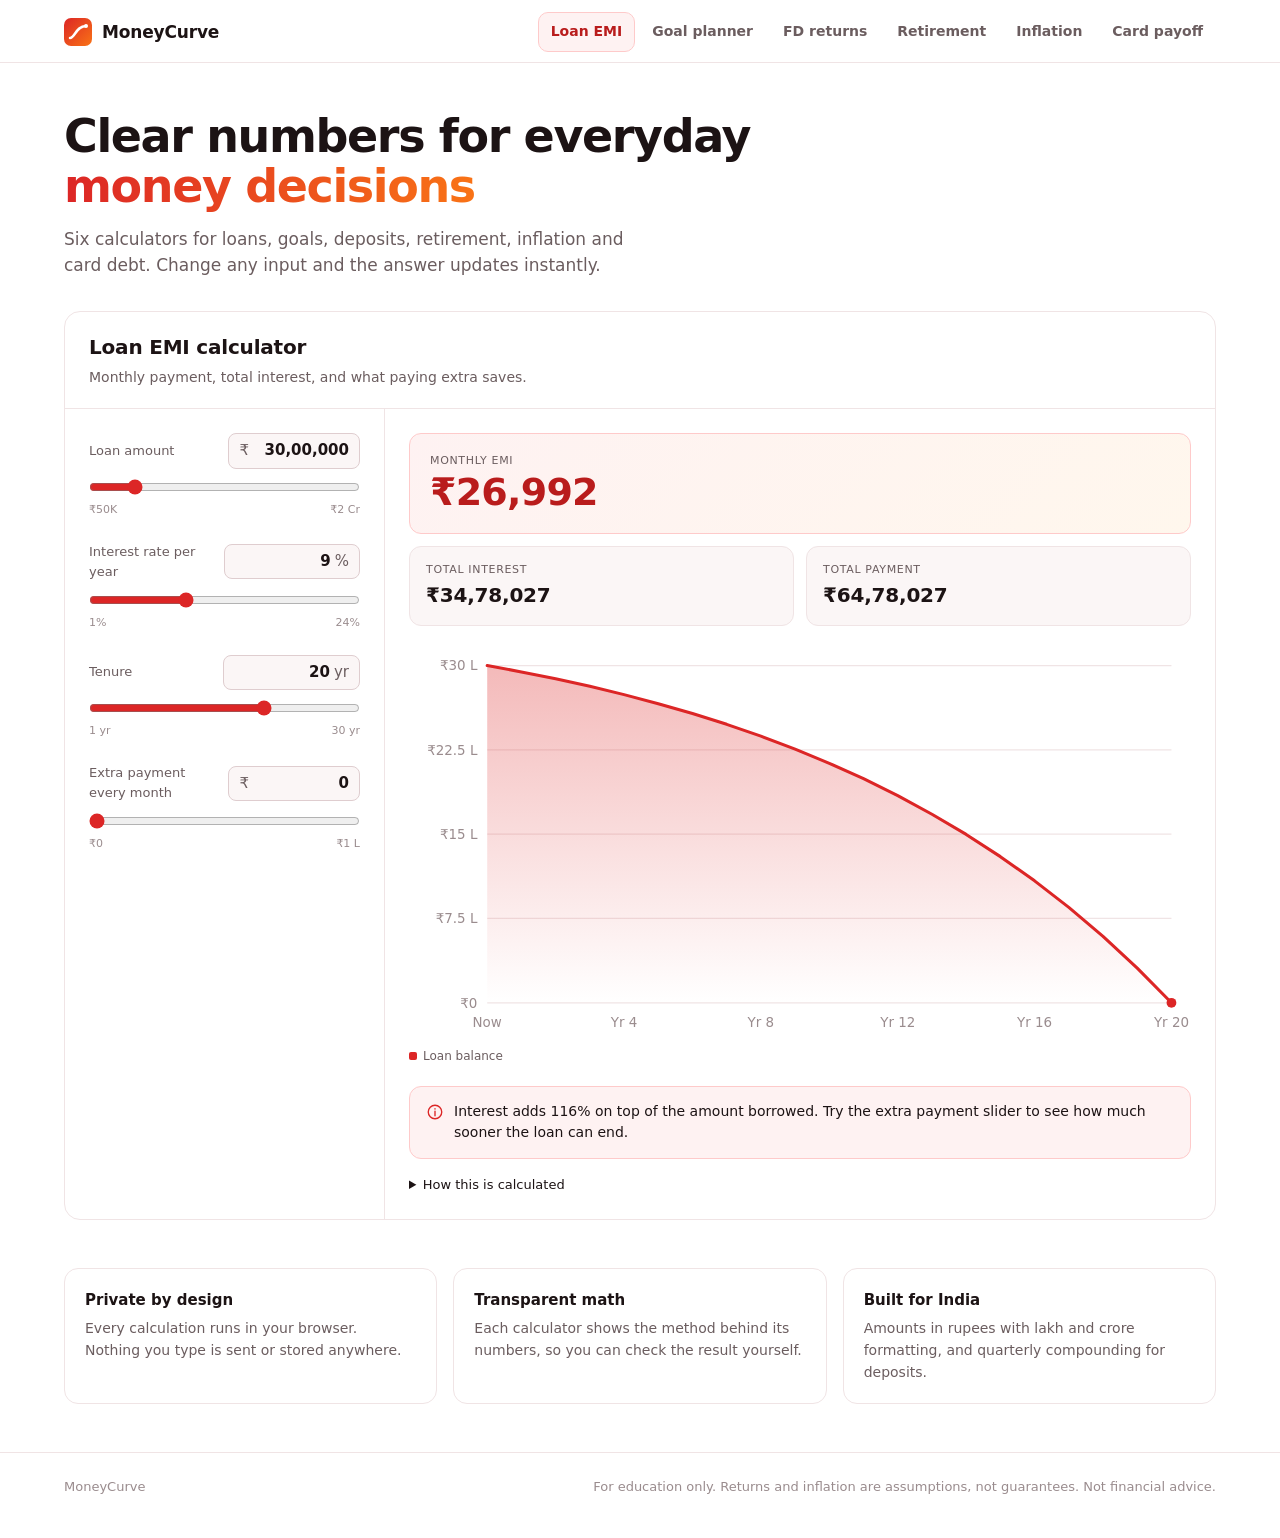
==== commit fc453ca9: "Remove icons from top menu Co-Authored-By: Claude Fable 5.2 <noreply@anthropic.com>" ====
--- a/index.html
+++ b/index.html
@@ -47,7 +47,6 @@
   }
   .nav button:hover { color: var(--text); background: var(--raised); }
   .nav button[aria-selected="true"] { background: var(--soft); border-color: var(--soft-line); color: var(--a-strong); }
-  .nav svg { width: 18px; height: 18px; flex: none; fill: none; stroke: currentColor; stroke-width: 1.7; stroke-linecap: round; stroke-linejoin: round; }
 
   .panel { background: var(--panel); border: 1px solid var(--line); border-radius: 16px; min-width: 0; }
   .panel-head { padding: 20px 24px; border-bottom: 1px solid var(--line); }
@@ -184,37 +183,31 @@
   loan: {
     name: 'Loan EMI', title: 'Loan EMI calculator',
     desc: 'Monthly payment, total interest, and what paying extra saves.',
-    icon: '<path d="M3 11l9-7 9 7"/><path d="M5 10v10h14V10"/>',
     method: 'EMI = P × r × (1 + r)^n ÷ ((1 + r)^n − 1), where P is the loan amount, r the monthly rate and n the number of months. Interest is charged on the reducing balance. Extra payments go fully to principal every month.',
   },
   goal: {
     name: 'Goal planner', title: 'Goal planner',
     desc: 'Monthly investment needed to afford a future goal.',
-    icon: '<circle cx="12" cy="12" r="9"/><circle cx="12" cy="12" r="5"/><circle cx="12" cy="12" r="1"/>',
     method: 'The goal cost is raised by inflation every year until the target date. Existing savings grow at the expected return, compounded monthly. The monthly investment, paid at the start of each month, fills the remaining gap.',
   },
   fd: {
     name: 'FD returns', title: 'Fixed deposit calculator',
     desc: 'Maturity value and interest on a fixed deposit.',
-    icon: '<path d="M12 3l9 5H3z"/><path d="M6 10v8M10 10v8M14 10v8M18 10v8M3 20h18"/>',
     method: 'Maturity = P × (1 + r ÷ 4)^(4 × years). Interest compounds every quarter, as most Indian banks do. Tax on interest is not deducted.',
   },
   retire: {
     name: 'Retirement', title: 'Retirement planner',
     desc: 'Fund you need to retire and how much to invest monthly.',
-    icon: '<circle cx="12" cy="12" r="9"/><path d="M12 7v5l3 2"/>',
     method: 'Monthly expense is raised by inflation to your retirement year, then multiplied by 12 × 25 to get the fund target. This is the 25x rule, equal to withdrawing 4% a year. The monthly investment is compounded monthly at the expected return.',
   },
   inflation: {
     name: 'Inflation', title: 'Inflation calculator',
     desc: 'What your money will be worth in the future.',
-    icon: '<path d="M3 17l6-6 4 4 8-8"/><path d="M15 7h6v6"/>',
     method: 'Buying power = amount ÷ (1 + inflation)^years. Future cost = amount × (1 + inflation)^years.',
   },
   card: {
     name: 'Card payoff', title: 'Credit card payoff calculator',
     desc: 'Time and interest to clear a credit card balance.',
-    icon: '<rect x="3" y="6" width="18" height="12" rx="2"/><path d="M3 10h18"/>',
     method: 'Each month, interest at the yearly rate ÷ 12 is added to the balance, then your payment is subtracted. No new spending, late fees or GST on interest are assumed.',
   },
 };
@@ -587,7 +580,7 @@
   button.type = 'button';
   button.setAttribute('role', 'tab');
   button.dataset.tab = tab;
-  button.innerHTML = `<svg viewBox="0 0 24 24" aria-hidden="true">${calc.icon}</svg>${calc.name}`;
+  button.textContent = calc.name;
   button.addEventListener('click', () => selectTab(tab));
   nav.appendChild(button);
 }
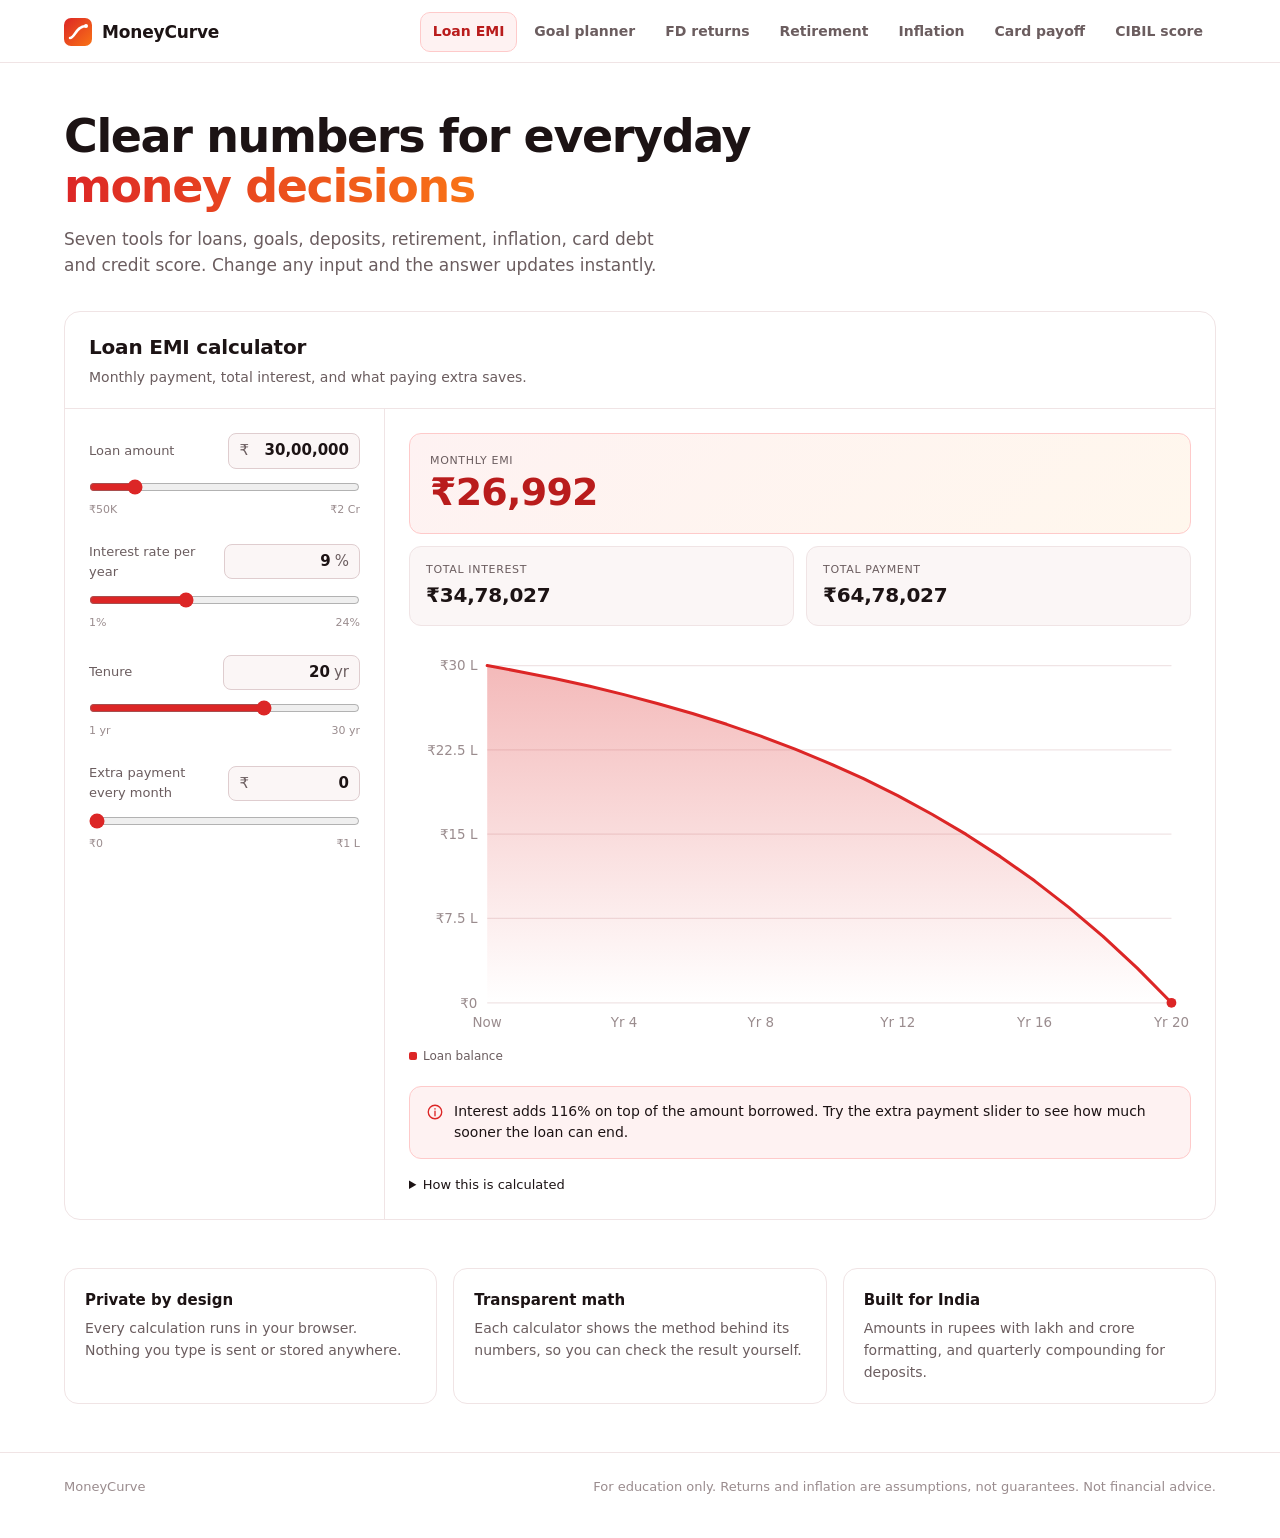
==== commit 318b110f: "Add CIBIL score estimator with gauge Co-Authored-By: Claude Fable 5.2 <noreply@anthropic.com>" ====
--- a/index.html
+++ b/index.html
@@ -133,7 +133,7 @@
 <main class="wrap">
   <section class="hero">
     <h1>Clear numbers for everyday <span>money decisions</span></h1>
-    <p class="lead">Six calculators for loans, goals, deposits, retirement, inflation and card debt. Change any input and the answer updates instantly.</p>
+    <p class="lead">Seven tools for loans, goals, deposits, retirement, inflation, card debt and credit score. Change any input and the answer updates instantly.</p>
   </section>
 
   <div class="app">
@@ -209,6 +209,11 @@
     name: 'Card payoff', title: 'Credit card payoff calculator',
     desc: 'Time and interest to clear a credit card balance.',
     method: 'Each month, interest at the yearly rate ÷ 12 is added to the balance, then your payment is subtracted. No new spending, late fees or GST on interest are assumed.',
+  },
+  cibil: {
+    name: 'CIBIL score', title: 'CIBIL score estimator',
+    desc: 'Rough estimate of your credit score from four habits.',
+    method: 'This is an estimate, not your real CIBIL score, and this site is not linked to TransUnion CIBIL. Score = 300 + 600 × weighted factors: on-time payments 40%, card limit used 30%, age of credit history 15%, recent applications 15%. Real scores use your full credit report. Check your actual score on the official CIBIL website.',
   },
 };
 
@@ -248,6 +253,12 @@
     { key: 'rate', label: 'Interest rate per year', unit: '%', min: 12, max: 48, step: 0.5, value: 36 },
     { key: 'payment', label: 'Payment every month', unit: '₹', min: 500, max: 100000, step: 500, value: 2500 },
   ],
+  cibil: [
+    { key: 'onTime', label: 'Bills and EMIs paid on time', unit: '%', min: 50, max: 100, step: 1, value: 95 },
+    { key: 'used', label: 'Credit card limit used', unit: '%', min: 0, max: 100, step: 1, value: 30 },
+    { key: 'age', label: 'Age of oldest loan or card', unit: 'yr', min: 0, max: 20, step: 1, value: 3 },
+    { key: 'applied', label: 'Loans or cards applied for, last 12 months', unit: '', min: 0, max: 10, step: 1, value: 1 },
+  ],
 };
 
 const state = { tab: 'loan' };
@@ -418,6 +429,64 @@
   tip.style.left = Math.max(0, Math.min(tipLeft, box.width - tip.offsetWidth)) + 'px';
 });
 chartEl.addEventListener('pointerleave', hideTip);
+
+const BANDS = [
+  { from: 300, to: 550, name: 'Poor', color: '#dc2626' },
+  { from: 550, to: 650, name: 'Average', color: '#f97316' },
+  { from: 650, to: 750, name: 'Good', color: '#ca8a04' },
+  { from: 750, to: 900, name: 'Excellent', color: '#16a34a' },
+];
+
+const ADVICE = {
+  onTime: 'Pay every EMI and card bill on or before the due date. Payment history carries the most weight.',
+  used: 'Keep card spending under 30% of your limit, or ask the bank for a higher limit.',
+  age: 'Keep your oldest card or account open. A longer credit history helps.',
+  applied: 'Avoid applying for many loans or cards in a short time. Each application is recorded.',
+};
+
+function calcCibil({ onTime, used, age, applied }) {
+  const usedValue = used <= 10 ? 1 : used <= 30 ? 1 - (used - 10) * 0.0075 : 0.85 * (100 - used) / 70;
+  const factors = [
+    { key: 'onTime', name: 'Late payments', weight: 0.40, value: Math.pow((onTime - 50) / 50, 2) },
+    { key: 'used', name: 'High card usage', weight: 0.30, value: usedValue },
+    { key: 'age', name: 'Short credit history', weight: 0.15, value: 0.2 + 0.8 * Math.min(1, age / 8) },
+    { key: 'applied', name: 'Many applications', weight: 0.15, value: Math.max(0, 1 - applied * 0.15) },
+  ];
+  const score = Math.round(300 + 600 * factors.reduce((sum, f) => sum + f.weight * f.value, 0));
+  const drag = factors
+    .map((f) => ({ key: f.key, name: f.name, lost: Math.round(600 * f.weight * (1 - f.value)) }))
+    .sort((x, y) => y.lost - x.lost)[0];
+  const band = BANDS.find((b) => score < b.to) || BANDS[BANDS.length - 1];
+  return { score, band, drag };
+}
+
+function drawGauge(score, band) {
+  const cx = 320, cy = 280, r = 210;
+  const point = (value, radius) => {
+    const angle = Math.PI * (1 - (value - 300) / 600);
+    return [(cx + radius * Math.cos(angle)).toFixed(1), (cy - radius * Math.sin(angle)).toFixed(1)];
+  };
+  const label = (value) => {
+    const [x, y] = point(value, r + 28);
+    return `<text class="axis" x="${x}" y="${+y + 4}" text-anchor="middle">${value}</text>`;
+  };
+  let svg = '';
+  for (const b of BANDS) {
+    const [x1, y1] = point(b.from + 3, r), [x2, y2] = point(b.to - 3, r);
+    svg += `<path d="M${x1} ${y1} A${r} ${r} 0 0 1 ${x2} ${y2}" fill="none" stroke="${b.color}" ` +
+      `stroke-width="22" opacity="${b === band ? 1 : 0.28}"/>` + label(b.from);
+  }
+  const [markX, markY] = point(score, r);
+  svg += label(900);
+  svg += `<circle cx="${markX}" cy="${markY}" r="13" fill="#ffffff" stroke="${band.color}" stroke-width="5"/>`;
+  svg += `<text x="${cx}" y="${cy - 62}" text-anchor="middle" style="font-size:76px;font-weight:700;fill:var(--text)">${score}</text>`;
+  svg += `<text x="${cx}" y="${cy - 24}" text-anchor="middle" style="font-size:20px;font-weight:600;fill:${band.color}">${band.name}</text>`;
+  chartEl.innerHTML = svg;
+  document.getElementById('legend').innerHTML = BANDS
+    .map((b) => `<span><i style="background:${b.color}"></i>${b.name} ${b.from}–${b.to}</span>`).join('');
+  plot = null;
+  hideTip();
+}
 
 function showStats(items) {
   document.getElementById('stats').innerHTML = items
@@ -504,6 +573,16 @@
         `Paying ${money(payment * 2)} instead clears it in ${span(r.double.months)} and saves ` +
         `${money(r.plan.interest - r.double.interest)} in interest.`;
     }
+  } else if (state.tab === 'cibil') {
+    const r = calcCibil(state.cibil);
+    showStats([
+      ['Estimated score', r.score, true],
+      ['Rating', r.band.name],
+      ['Biggest drag', r.drag.lost > 0 ? `${r.drag.name} (−${r.drag.lost})` : 'None'],
+    ]);
+    drawGauge(r.score, r.band);
+    note.textContent = (r.drag.lost > 0 ? ADVICE[r.drag.key] : 'All four habits are at their best.') +
+      ' Lenders usually prefer a score of 750 or above. This is an estimate, not your real CIBIL score.';
   } else {
     const r = calcLoan(state.loan);
     const extra = state.loan.extra;
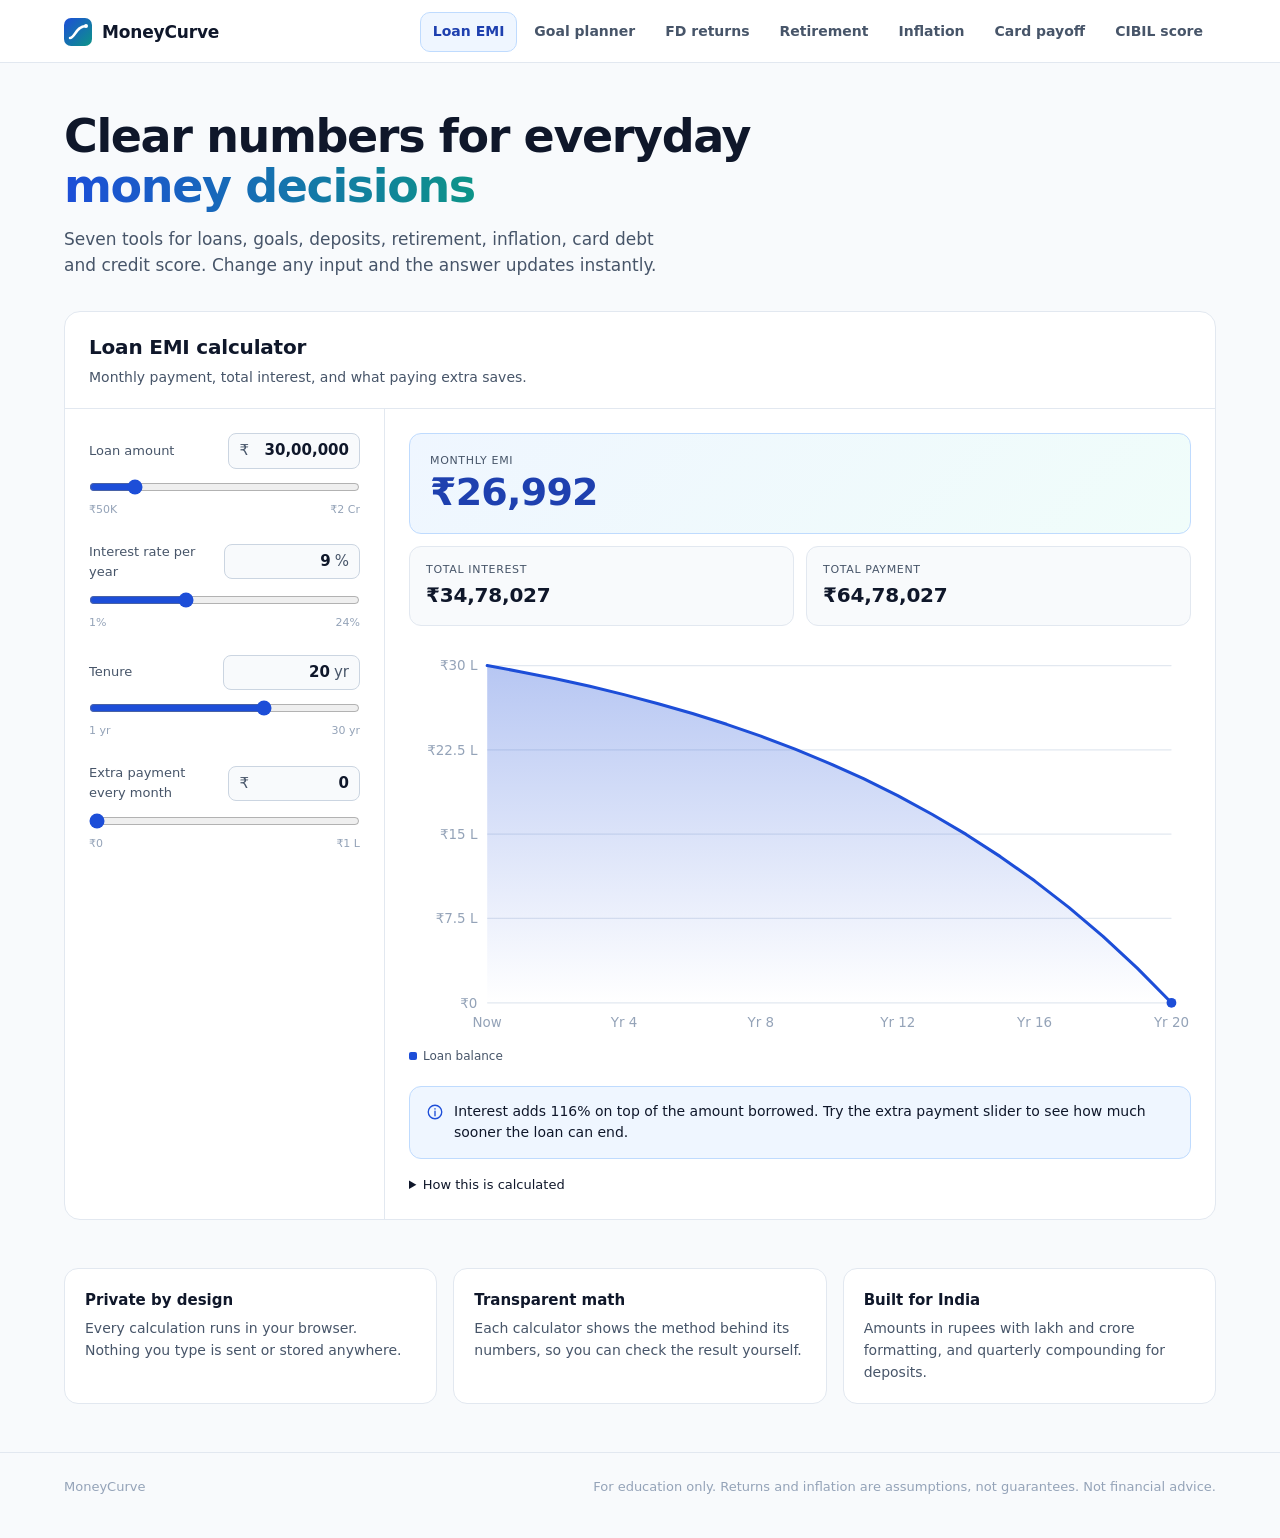
==== commit a636db97: "Switch to navy, blue and teal palette Co-Authored-By: Claude Fable 5.2 <noreply@anthropic.com>" ====
--- a/index.html
+++ b/index.html
@@ -8,11 +8,11 @@
 <style>
   :root {
     color-scheme: light;
-    --bg: #ffffff; --panel: #ffffff; --raised: #fbf6f6;
-    --text: #1c1314; --muted: #6b5d5f; --faint: #9a8c8e;
-    --line: #f0e4e5; --line-strong: #dfcdcf;
-    --a: #dc2626; --a-strong: #b91c1c; --b: #f97316;
-    --soft: #fef2f2; --soft-line: #fecaca;
+    --bg: #f8fafc; --panel: #ffffff; --raised: #f8fafc;
+    --text: #0f172a; --muted: #475569; --faint: #94a3b8;
+    --line: #e2e8f0; --line-strong: #cbd5e1;
+    --a: #1d4ed8; --a-strong: #1e40af; --b: #0d9488;
+    --soft: #eff6ff; --soft-line: #bfdbfe;
   }
   * { box-sizing: border-box; }
   body {
@@ -77,7 +77,7 @@
   .stat { min-width: 0; padding: 14px 16px; border: 1px solid var(--line); border-radius: 12px; background: var(--raised); }
   .stat .k { font-size: 11px; font-weight: 500; letter-spacing: 0.06em; text-transform: uppercase; color: var(--muted); }
   .stat .v { margin-top: 2px; font-size: 20px; font-weight: 650; letter-spacing: -0.01em; font-variant-numeric: tabular-nums; overflow-wrap: anywhere; }
-  .stat.main { grid-column: 1 / -1; padding: 18px 20px; border-color: var(--soft-line); background: linear-gradient(135deg, #fef2f2, #fff7ed); }
+  .stat.main { grid-column: 1 / -1; padding: 18px 20px; border-color: var(--soft-line); background: linear-gradient(135deg, #eff6ff, #f0fdfa); }
   .stat.main .v { font-size: clamp(28px, 5vw, 38px); line-height: 1.15; letter-spacing: -0.02em; color: var(--a-strong); }
 
   .chart-box { position: relative; }
@@ -91,7 +91,7 @@
   .dot-b { fill: var(--b); }
   .tip { position: absolute; top: 0; max-width: 100%; pointer-events: none; padding: 8px 10px; font-size: 12px;
     font-variant-numeric: tabular-nums; background: #ffffff; border: 1px solid var(--line-strong); border-radius: 10px;
-    box-shadow: 0 8px 24px rgba(60, 10, 10, 0.14); }
+    box-shadow: 0 8px 24px rgba(15, 23, 42, 0.12); }
   .tip b { display: block; margin-bottom: 2px; font-weight: 500; color: var(--muted); }
   .tip i, .legend i { display: inline-block; width: 8px; height: 8px; margin-right: 6px; border-radius: 2px; }
   .legend { display: flex; flex-wrap: wrap; gap: 16px; margin-top: 10px; font-size: 12px; color: var(--muted); }
@@ -119,7 +119,7 @@
   <div class="wrap top-in">
     <div class="brand">
       <svg viewBox="0 0 28 28" aria-hidden="true">
-        <defs><linearGradient id="logo-fill" x1="0" y1="0" x2="1" y2="1"><stop offset="0" stop-color="#dc2626"/><stop offset="1" stop-color="#f97316"/></linearGradient></defs>
+        <defs><linearGradient id="logo-fill" x1="0" y1="0" x2="1" y2="1"><stop offset="0" stop-color="#1d4ed8"/><stop offset="1" stop-color="#0d9488"/></linearGradient></defs>
         <rect width="28" height="28" rx="7" fill="url(#logo-fill)"/>
         <path d="M6 20c5 0 6-12 16-12" fill="none" stroke="#ffffff" stroke-width="2.5" stroke-linecap="round"/>
         <circle cx="22" cy="8" r="2" fill="#ffffff"/>
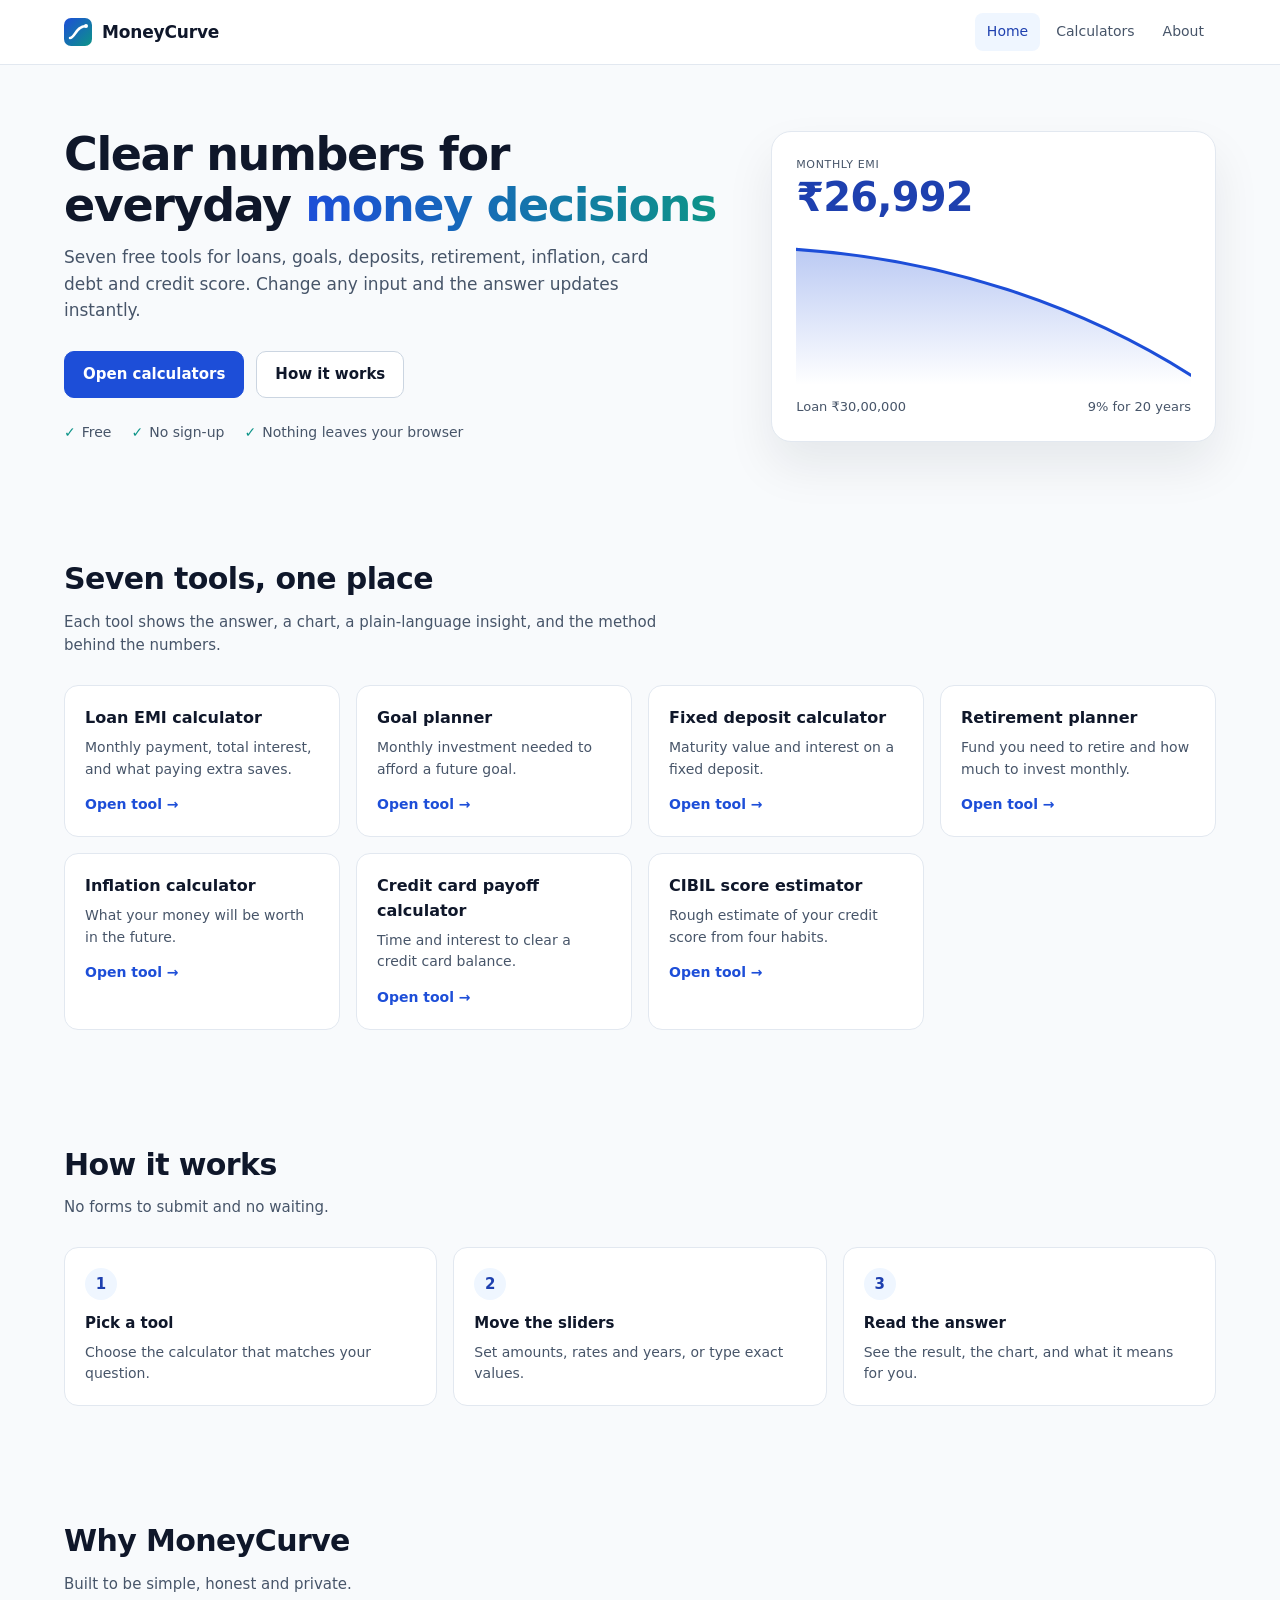
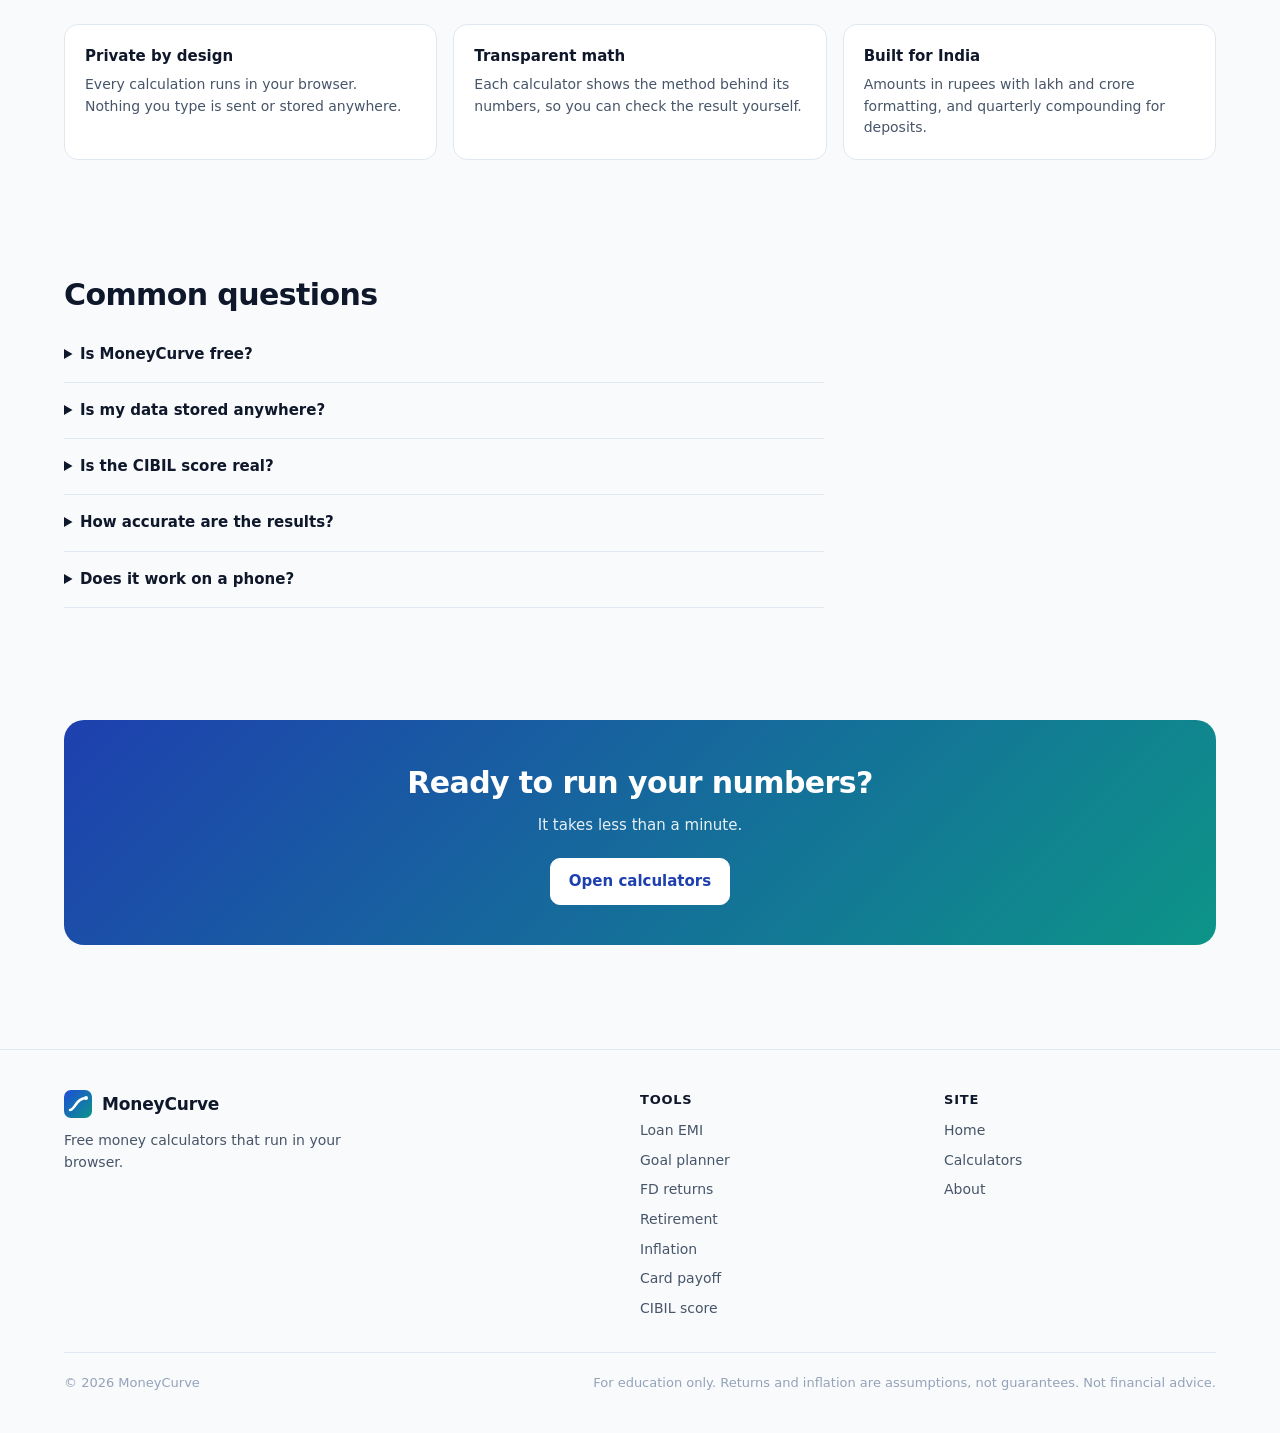
==== commit 1bae163f: "Replace single page with multi-page site Home, calculators and about pages with separate CSS and JS " ====
--- a/index.html
+++ b/index.html
@@ -3,668 +3,129 @@
 <head>
 <meta charset="utf-8">
 <meta name="viewport" content="width=device-width, initial-scale=1">
-<meta name="description" content="Free calculators for loan EMI, goals, fixed deposits, retirement, inflation and credit card payoff. Runs in your browser.">
-<title>MoneyCurve — Money Calculators</title>
-<style>
-  :root {
-    color-scheme: light;
-    --bg: #f8fafc; --panel: #ffffff; --raised: #f8fafc;
-    --text: #0f172a; --muted: #475569; --faint: #94a3b8;
-    --line: #e2e8f0; --line-strong: #cbd5e1;
-    --a: #1d4ed8; --a-strong: #1e40af; --b: #0d9488;
-    --soft: #eff6ff; --soft-line: #bfdbfe;
-  }
-  * { box-sizing: border-box; }
-  body {
-    margin: 0; background: var(--bg); color: var(--text);
-    font: 15px/1.55 Inter, system-ui, -apple-system, "Segoe UI", Roboto, sans-serif;
-    -webkit-font-smoothing: antialiased;
-  }
-  .wrap { max-width: 1200px; margin: 0 auto; padding: 0 16px; }
-  @media (min-width: 760px) { .wrap { padding: 0 24px; } }
-  :focus-visible { outline: 2px solid var(--a); outline-offset: 2px; }
-
-  .top { position: sticky; top: 0; z-index: 10; background: rgba(255, 255, 255, 0.9);
-    backdrop-filter: blur(12px); -webkit-backdrop-filter: blur(12px); border-bottom: 1px solid var(--line); }
-  .top-in { display: flex; flex-direction: column; gap: 10px; padding-top: 12px; padding-bottom: 10px; }
-  @media (min-width: 1000px) {
-    .top-in { flex-direction: row; align-items: center; justify-content: space-between; gap: 24px; }
-  }
-  .brand { display: flex; align-items: center; gap: 10px; font-weight: 700; font-size: 17px; letter-spacing: -0.01em; }
-  .brand svg { width: 28px; height: 28px; }
-
-  .hero { padding: 48px 0 32px; }
-  h1 { margin: 0 0 14px; max-width: 720px; font-size: clamp(30px, 5vw, 46px); line-height: 1.1; letter-spacing: -0.03em; font-weight: 700; }
-  h1 span { background: linear-gradient(90deg, var(--a), var(--b)); -webkit-background-clip: text; background-clip: text; color: transparent; }
-  .lead { margin: 0; max-width: 600px; color: var(--muted); font-size: 17px; }
-
-  .nav { display: flex; gap: 4px; min-width: 0; overflow-x: auto; scrollbar-width: none; }
-  .nav::-webkit-scrollbar { display: none; }
-  .nav button {
-    display: flex; align-items: center; gap: 8px; flex: none; white-space: nowrap;
-    border: 1px solid transparent; background: transparent; color: var(--muted);
-    font: inherit; font-weight: 600; font-size: 14px; padding: 8px 12px; border-radius: 10px; cursor: pointer;
-  }
-  .nav button:hover { color: var(--text); background: var(--raised); }
-  .nav button[aria-selected="true"] { background: var(--soft); border-color: var(--soft-line); color: var(--a-strong); }
-
-  .panel { background: var(--panel); border: 1px solid var(--line); border-radius: 16px; min-width: 0; }
-  .panel-head { padding: 20px 24px; border-bottom: 1px solid var(--line); }
-  h2 { margin: 0 0 4px; font-size: 20px; letter-spacing: -0.01em; }
-  .panel-head p { margin: 0; color: var(--muted); font-size: 14px; }
-  .work { display: grid; grid-template-columns: minmax(0, 1fr); }
-  .controls { padding: 24px; border-bottom: 1px solid var(--line); }
-  .results { padding: 24px; min-width: 0; }
-  @media (min-width: 760px) {
-    .work { grid-template-columns: 320px minmax(0, 1fr); }
-    .controls { border-bottom: 0; border-right: 1px solid var(--line); }
-  }
-
-  .field { margin-bottom: 24px; }
-  .field:last-child { margin-bottom: 0; }
-  .field-head { display: flex; justify-content: space-between; align-items: center; gap: 8px; margin-bottom: 10px; }
-  .field label { font-size: 13px; font-weight: 500; color: var(--muted); }
-  .num { display: flex; align-items: center; gap: 4px; flex: none; background: var(--raised); border: 1px solid var(--line-strong);
-    border-radius: 8px; padding: 5px 10px; font-weight: 600; font-variant-numeric: tabular-nums; }
-  .num:focus-within { border-color: var(--a); }
-  .num span { color: var(--muted); font-weight: 500; }
-  .num input { width: 96px; border: 0; outline: 0; background: transparent; color: inherit; font: inherit; font-weight: 600; text-align: right; padding: 0; }
-  input[type="range"] { display: block; width: 100%; margin: 0; accent-color: var(--a); }
-  .ends { display: flex; justify-content: space-between; margin-top: 6px; font-size: 11px; color: var(--faint); }
-
-  .stats { display: grid; grid-template-columns: 1fr 1fr; gap: 12px; margin-bottom: 20px; }
-  @media (max-width: 420px) { .stats { grid-template-columns: 1fr; } }
-  .stat { min-width: 0; padding: 14px 16px; border: 1px solid var(--line); border-radius: 12px; background: var(--raised); }
-  .stat .k { font-size: 11px; font-weight: 500; letter-spacing: 0.06em; text-transform: uppercase; color: var(--muted); }
-  .stat .v { margin-top: 2px; font-size: 20px; font-weight: 650; letter-spacing: -0.01em; font-variant-numeric: tabular-nums; overflow-wrap: anywhere; }
-  .stat.main { grid-column: 1 / -1; padding: 18px 20px; border-color: var(--soft-line); background: linear-gradient(135deg, #eff6ff, #f0fdfa); }
-  .stat.main .v { font-size: clamp(28px, 5vw, 38px); line-height: 1.15; letter-spacing: -0.02em; color: var(--a-strong); }
-
-  .chart-box { position: relative; }
-  #chart { display: block; width: 100%; height: auto; touch-action: pan-y; }
-  .gridline { stroke: var(--line); stroke-width: 1; }
-  .guide { stroke: var(--line-strong); stroke-width: 1; }
-  .axis { fill: var(--faint); font-size: 11px; }
-  .line-a { fill: none; stroke: var(--a); stroke-width: 2.5; stroke-linejoin: round; stroke-linecap: round; }
-  .line-b { fill: none; stroke: var(--b); stroke-width: 2; stroke-dasharray: 5 5; }
-  .dot-a { fill: var(--a); }
-  .dot-b { fill: var(--b); }
-  .tip { position: absolute; top: 0; max-width: 100%; pointer-events: none; padding: 8px 10px; font-size: 12px;
-    font-variant-numeric: tabular-nums; background: #ffffff; border: 1px solid var(--line-strong); border-radius: 10px;
-    box-shadow: 0 8px 24px rgba(15, 23, 42, 0.12); }
-  .tip b { display: block; margin-bottom: 2px; font-weight: 500; color: var(--muted); }
-  .tip i, .legend i { display: inline-block; width: 8px; height: 8px; margin-right: 6px; border-radius: 2px; }
-  .legend { display: flex; flex-wrap: wrap; gap: 16px; margin-top: 10px; font-size: 12px; color: var(--muted); }
-
-  .note { display: flex; gap: 10px; margin-top: 20px; padding: 14px 16px; font-size: 14px;
-    background: var(--soft); border: 1px solid var(--soft-line); border-radius: 12px; }
-  .note svg { width: 18px; height: 18px; flex: none; margin-top: 2px; fill: none; stroke: var(--a); stroke-width: 1.8; stroke-linecap: round; }
-  .note p { margin: 0; }
-  .method { margin-top: 16px; font-size: 13px; color: var(--muted); }
-  .method summary { cursor: pointer; font-weight: 500; color: var(--text); }
-  .method p { margin: 8px 0 0; }
-
-  .trust { display: grid; gap: 16px; grid-template-columns: 1fr; margin-top: 48px; }
-  @media (min-width: 760px) { .trust { grid-template-columns: repeat(3, 1fr); } }
-  .trust div { padding: 20px; background: var(--panel); border: 1px solid var(--line); border-radius: 14px; }
-  .trust h3 { margin: 0 0 6px; font-size: 15px; }
-  .trust p { margin: 0; font-size: 14px; color: var(--muted); }
-
-  footer { margin-top: 48px; padding: 24px 0 40px; border-top: 1px solid var(--line); font-size: 13px; color: var(--faint); }
-  .foot-in { display: flex; flex-wrap: wrap; justify-content: space-between; gap: 8px 24px; }
-</style>
+<meta name="description" content="Free calculators for loan EMI, goals, fixed deposits, retirement, inflation, credit card payoff and CIBIL score. Runs in your browser.">
+<title>MoneyCurve — Free Money Calculators</title>
+<link rel="icon" href="assets/favicon.svg" type="image/svg+xml">
+<link rel="stylesheet" href="css/styles.css">
 </head>
 <body>
-<header class="top">
-  <div class="wrap top-in">
-    <div class="brand">
-      <svg viewBox="0 0 28 28" aria-hidden="true">
-        <defs><linearGradient id="logo-fill" x1="0" y1="0" x2="1" y2="1"><stop offset="0" stop-color="#1d4ed8"/><stop offset="1" stop-color="#0d9488"/></linearGradient></defs>
-        <rect width="28" height="28" rx="7" fill="url(#logo-fill)"/>
-        <path d="M6 20c5 0 6-12 16-12" fill="none" stroke="#ffffff" stroke-width="2.5" stroke-linecap="round"/>
-        <circle cx="22" cy="8" r="2" fill="#ffffff"/>
-      </svg>
-      MoneyCurve
-    </div>
-    <nav class="nav" id="nav" role="tablist" aria-label="Calculators"></nav>
+<header class="site-header">
+  <div class="wrap site-header-in">
+    <a class="brand" href="index.html"><svg viewBox="0 0 28 28" aria-hidden="true"><defs><linearGradient id="logo-fill" x1="0" y1="0" x2="1" y2="1"><stop offset="0" stop-color="#1d4ed8"/><stop offset="1" stop-color="#0d9488"/></linearGradient></defs><rect width="28" height="28" rx="7" fill="url(#logo-fill)"/><path d="M6 20c5 0 6-12 16-12" fill="none" stroke="#ffffff" stroke-width="2.5" stroke-linecap="round"/><circle cx="22" cy="8" r="2" fill="#ffffff"/></svg>MoneyCurve</a>
+    <button class="menu-toggle" type="button" aria-label="Menu" aria-expanded="false" aria-controls="site-nav">
+      <svg viewBox="0 0 24 24" aria-hidden="true"><path d="M4 7h16M4 12h16M4 17h16"/></svg>
+    </button>
+    <nav class="site-nav" id="site-nav" aria-label="Main">
+      <a href="index.html" aria-current="page">Home</a>
+      <a href="calculator.html">Calculators</a>
+      <a href="about.html">About</a>
+    </nav>
   </div>
 </header>
 
 <main class="wrap">
-  <section class="hero">
-    <h1>Clear numbers for everyday <span>money decisions</span></h1>
-    <p class="lead">Seven tools for loans, goals, deposits, retirement, inflation, card debt and credit score. Change any input and the answer updates instantly.</p>
+  <section class="home-hero">
+    <div>
+      <h1>Clear numbers for everyday <span>money decisions</span></h1>
+      <p class="lead">Seven free tools for loans, goals, deposits, retirement, inflation, card debt and credit score. Change any input and the answer updates instantly.</p>
+      <div class="hero-actions">
+        <a class="button" href="calculator.html">Open calculators</a>
+        <a class="button ghost" href="#how">How it works</a>
+      </div>
+      <ul class="hero-points">
+        <li>Free</li>
+        <li>No sign-up</li>
+        <li>Nothing leaves your browser</li>
+      </ul>
+    </div>
+    <div class="preview" aria-hidden="true">
+      <div class="k">Monthly EMI</div>
+      <div class="v">₹26,992</div>
+      <svg viewBox="0 0 320 120">
+        <defs><linearGradient id="preview-fill" x1="0" y1="0" x2="0" y2="1">
+          <stop offset="0" stop-color="#1d4ed8" stop-opacity="0.3"/><stop offset="1" stop-color="#1d4ed8" stop-opacity="0"/>
+        </linearGradient></defs>
+        <path d="M0 10C120 18 230 55 320 112V120H0Z" fill="url(#preview-fill)"/>
+        <path d="M0 10C120 18 230 55 320 112" fill="none" stroke="#1d4ed8" stroke-width="2.5" stroke-linecap="round"/>
+      </svg>
+      <div class="preview-row"><span>Loan ₹30,00,000</span><span>9% for 20 years</span></div>
+    </div>
   </section>
 
-  <div class="app">
-    <section class="panel">
-      <div class="panel-head">
-        <h2 id="calc-title"></h2>
-        <p id="calc-desc"></p>
-      </div>
-      <div class="work">
-        <div class="controls" id="controls"></div>
-        <div class="results">
-          <div class="stats" id="stats"></div>
-          <div class="chart-box">
-            <svg id="chart" viewBox="0 0 640 320" role="img" aria-label="Chart of results over time"></svg>
-            <div class="tip" id="tip" hidden></div>
-          </div>
-          <div class="legend" id="legend"></div>
-          <div class="note">
-            <svg viewBox="0 0 24 24" aria-hidden="true"><circle cx="12" cy="12" r="9"/><path d="M12 11v6M12 7.5v.5"/></svg>
-            <p id="note"></p>
-          </div>
-          <details class="method">
-            <summary>How this is calculated</summary>
-            <p id="method"></p>
-          </details>
-        </div>
-      </div>
-    </section>
-  </div>
+  <section class="section" id="tools">
+    <h2 class="section-title">Seven tools, one place</h2>
+    <p class="section-lead">Each tool shows the answer, a chart, a plain-language insight, and the method behind the numbers.</p>
+    <div class="tool-grid" data-tool-grid></div>
+  </section>
 
-  <section class="trust">
-    <div><h3>Private by design</h3><p>Every calculation runs in your browser. Nothing you type is sent or stored anywhere.</p></div>
-    <div><h3>Transparent math</h3><p>Each calculator shows the method behind its numbers, so you can check the result yourself.</p></div>
-    <div><h3>Built for India</h3><p>Amounts in rupees with lakh and crore formatting, and quarterly compounding for deposits.</p></div>
+  <section class="section" id="how">
+    <h2 class="section-title">How it works</h2>
+    <p class="section-lead">No forms to submit and no waiting.</p>
+    <div class="steps">
+      <div><h3>Pick a tool</h3><p>Choose the calculator that matches your question.</p></div>
+      <div><h3>Move the sliders</h3><p>Set amounts, rates and years, or type exact values.</p></div>
+      <div><h3>Read the answer</h3><p>See the result, the chart, and what it means for you.</p></div>
+    </div>
+  </section>
+
+  <section class="section">
+    <h2 class="section-title">Why MoneyCurve</h2>
+    <p class="section-lead">Built to be simple, honest and private.</p>
+    <div class="trust">
+      <div><h3>Private by design</h3><p>Every calculation runs in your browser. Nothing you type is sent or stored anywhere.</p></div>
+      <div><h3>Transparent math</h3><p>Each calculator shows the method behind its numbers, so you can check the result yourself.</p></div>
+      <div><h3>Built for India</h3><p>Amounts in rupees with lakh and crore formatting, and quarterly compounding for deposits.</p></div>
+    </div>
+  </section>
+
+  <section class="section">
+    <h2 class="section-title">Common questions</h2>
+    <div class="faq">
+      <details><summary>Is MoneyCurve free?</summary><p>Yes. Every tool is free and needs no account.</p></details>
+      <details><summary>Is my data stored anywhere?</summary><p>No. All math runs inside your browser. The site has no server that receives your numbers.</p></details>
+      <details><summary>Is the CIBIL score real?</summary><p>No. It is an estimate from four habits. Your real score comes from your credit report at the official CIBIL website.</p></details>
+      <details><summary>How accurate are the results?</summary><p>The formulas are standard, but returns and inflation are your assumptions. Banks may also add fees and taxes that are not included.</p></details>
+      <details><summary>Does it work on a phone?</summary><p>Yes. The layout adapts to phone, tablet and desktop screens.</p></details>
+    </div>
+  </section>
+
+  <section class="section">
+    <div class="cta-band">
+      <h2>Ready to run your numbers?</h2>
+      <p>It takes less than a minute.</p>
+      <a class="button light" href="calculator.html">Open calculators</a>
+    </div>
   </section>
 </main>
 
-<footer>
-  <div class="wrap foot-in">
-    <span>MoneyCurve</span>
-    <span>For education only. Returns and inflation are assumptions, not guarantees. Not financial advice.</span>
+<footer class="site-footer">
+  <div class="wrap">
+    <div class="foot-grid">
+      <div>
+        <a class="brand" href="index.html"><svg viewBox="0 0 28 28" aria-hidden="true"><defs><linearGradient id="logo-fill" x1="0" y1="0" x2="1" y2="1"><stop offset="0" stop-color="#1d4ed8"/><stop offset="1" stop-color="#0d9488"/></linearGradient></defs><rect width="28" height="28" rx="7" fill="url(#logo-fill)"/><path d="M6 20c5 0 6-12 16-12" fill="none" stroke="#ffffff" stroke-width="2.5" stroke-linecap="round"/><circle cx="22" cy="8" r="2" fill="#ffffff"/></svg>MoneyCurve</a>
+        <p>Free money calculators that run in your browser.</p>
+      </div>
+      <div>
+        <h4>Tools</h4>
+        <div class="foot-links" data-tool-links></div>
+      </div>
+      <div>
+        <h4>Site</h4>
+        <div class="foot-links">
+          <a href="index.html">Home</a>
+          <a href="calculator.html">Calculators</a>
+          <a href="about.html">About</a>
+        </div>
+      </div>
+    </div>
+    <div class="foot-bottom">
+      <span>© <span data-year></span> MoneyCurve</span>
+      <span>For education only. Returns and inflation are assumptions, not guarantees. Not financial advice.</span>
+    </div>
   </div>
 </footer>
 
-<script>
-const CALCS = {
-  loan: {
-    name: 'Loan EMI', title: 'Loan EMI calculator',
-    desc: 'Monthly payment, total interest, and what paying extra saves.',
-    method: 'EMI = P × r × (1 + r)^n ÷ ((1 + r)^n − 1), where P is the loan amount, r the monthly rate and n the number of months. Interest is charged on the reducing balance. Extra payments go fully to principal every month.',
-  },
-  goal: {
-    name: 'Goal planner', title: 'Goal planner',
-    desc: 'Monthly investment needed to afford a future goal.',
-    method: 'The goal cost is raised by inflation every year until the target date. Existing savings grow at the expected return, compounded monthly. The monthly investment, paid at the start of each month, fills the remaining gap.',
-  },
-  fd: {
-    name: 'FD returns', title: 'Fixed deposit calculator',
-    desc: 'Maturity value and interest on a fixed deposit.',
-    method: 'Maturity = P × (1 + r ÷ 4)^(4 × years). Interest compounds every quarter, as most Indian banks do. Tax on interest is not deducted.',
-  },
-  retire: {
-    name: 'Retirement', title: 'Retirement planner',
-    desc: 'Fund you need to retire and how much to invest monthly.',
-    method: 'Monthly expense is raised by inflation to your retirement year, then multiplied by 12 × 25 to get the fund target. This is the 25x rule, equal to withdrawing 4% a year. The monthly investment is compounded monthly at the expected return.',
-  },
-  inflation: {
-    name: 'Inflation', title: 'Inflation calculator',
-    desc: 'What your money will be worth in the future.',
-    method: 'Buying power = amount ÷ (1 + inflation)^years. Future cost = amount × (1 + inflation)^years.',
-  },
-  card: {
-    name: 'Card payoff', title: 'Credit card payoff calculator',
-    desc: 'Time and interest to clear a credit card balance.',
-    method: 'Each month, interest at the yearly rate ÷ 12 is added to the balance, then your payment is subtracted. No new spending, late fees or GST on interest are assumed.',
-  },
-  cibil: {
-    name: 'CIBIL score', title: 'CIBIL score estimator',
-    desc: 'Rough estimate of your credit score from four habits.',
-    method: 'This is an estimate, not your real CIBIL score, and this site is not linked to TransUnion CIBIL. Score = 300 + 600 × weighted factors: on-time payments 40%, card limit used 30%, age of credit history 15%, recent applications 15%. Real scores use your full credit report. Check your actual score on the official CIBIL website.',
-  },
-};
-
-const FIELDS = {
-  loan: [
-    { key: 'amount', label: 'Loan amount', unit: '₹', min: 50000, max: 20000000, step: 50000, value: 3000000 },
-    { key: 'rate', label: 'Interest rate per year', unit: '%', min: 1, max: 24, step: 0.1, value: 9 },
-    { key: 'years', label: 'Tenure', unit: 'yr', min: 1, max: 30, step: 1, value: 20 },
-    { key: 'extra', label: 'Extra payment every month', unit: '₹', min: 0, max: 100000, step: 500, value: 0 },
-  ],
-  goal: [
-    { key: 'cost', label: 'Goal cost today', unit: '₹', min: 10000, max: 50000000, step: 10000, value: 1000000 },
-    { key: 'years', label: 'Years until goal', unit: 'yr', min: 1, max: 40, step: 1, value: 5 },
-    { key: 'inflation', label: 'Price rise per year', unit: '%', min: 0, max: 15, step: 0.5, value: 6 },
-    { key: 'rate', label: 'Expected return per year', unit: '%', min: 1, max: 30, step: 0.5, value: 12 },
-    { key: 'saved', label: 'Already saved', unit: '₹', min: 0, max: 20000000, step: 10000, value: 0 },
-  ],
-  fd: [
-    { key: 'amount', label: 'Deposit amount', unit: '₹', min: 1000, max: 10000000, step: 1000, value: 100000 },
-    { key: 'rate', label: 'Interest rate per year', unit: '%', min: 1, max: 15, step: 0.1, value: 7 },
-    { key: 'years', label: 'Deposit period', unit: 'yr', min: 1, max: 20, step: 1, value: 5 },
-  ],
-  retire: [
-    { key: 'age', label: 'Your age now', unit: 'yr', min: 18, max: 60, step: 1, value: 30 },
-    { key: 'retireAge', label: 'Retirement age', unit: 'yr', min: 40, max: 70, step: 1, value: 60 },
-    { key: 'expense', label: 'Monthly expense today', unit: '₹', min: 5000, max: 500000, step: 1000, value: 40000 },
-    { key: 'inflation', label: 'Price rise per year', unit: '%', min: 0, max: 12, step: 0.5, value: 6 },
-    { key: 'rate', label: 'Expected return per year', unit: '%', min: 1, max: 20, step: 0.5, value: 12 },
-  ],
-  inflation: [
-    { key: 'amount', label: 'Amount today', unit: '₹', min: 1000, max: 10000000, step: 1000, value: 100000 },
-    { key: 'inflation', label: 'Price rise per year', unit: '%', min: 1, max: 15, step: 0.5, value: 6 },
-    { key: 'years', label: 'Years from now', unit: 'yr', min: 1, max: 40, step: 1, value: 10 },
-  ],
-  card: [
-    { key: 'balance', label: 'Card balance owed', unit: '₹', min: 1000, max: 1000000, step: 1000, value: 50000 },
-    { key: 'rate', label: 'Interest rate per year', unit: '%', min: 12, max: 48, step: 0.5, value: 36 },
-    { key: 'payment', label: 'Payment every month', unit: '₹', min: 500, max: 100000, step: 500, value: 2500 },
-  ],
-  cibil: [
-    { key: 'onTime', label: 'Bills and EMIs paid on time', unit: '%', min: 50, max: 100, step: 1, value: 95 },
-    { key: 'used', label: 'Credit card limit used', unit: '%', min: 0, max: 100, step: 1, value: 30 },
-    { key: 'age', label: 'Age of oldest loan or card', unit: 'yr', min: 0, max: 20, step: 1, value: 3 },
-    { key: 'applied', label: 'Loans or cards applied for, last 12 months', unit: '', min: 0, max: 10, step: 1, value: 1 },
-  ],
-};
-
-const state = { tab: 'loan' };
-for (const tab of Object.keys(FIELDS)) {
-  state[tab] = {};
-  for (const field of FIELDS[tab]) state[tab][field.key] = field.value;
-}
-
-const rupee = new Intl.NumberFormat('en-IN', { style: 'currency', currency: 'INR', maximumFractionDigits: 0 });
-const money = (n) => rupee.format(Math.round(n));
-
-function compact(n) {
-  if (n >= 1e7) return '₹' + +(n / 1e7).toFixed(2) + ' Cr';
-  if (n >= 1e5) return '₹' + +(n / 1e5).toFixed(1) + ' L';
-  if (n >= 1e3) return '₹' + +(n / 1e3).toFixed(0) + 'K';
-  return '₹' + Math.round(n);
-}
-
-function payoff(amount, monthlyRate, payment, years) {
-  let balance = amount, interest = 0, months = 0;
-  const balanceByYear = [amount];
-  while (balance > 0.005 && months < years * 12) {
-    const monthInterest = balance * monthlyRate;
-    interest += monthInterest;
-    balance = Math.max(0, balance + monthInterest - payment);
-    months++;
-    if (months % 12 === 0) balanceByYear.push(balance);
-  }
-  while (balanceByYear.length < years + 1) balanceByYear.push(0);
-  return { interest, months, balanceByYear };
-}
-
-function calcLoan({ amount, rate, years, extra }) {
-  const monthlyRate = rate / 1200, count = years * 12;
-  const growth = Math.pow(1 + monthlyRate, count);
-  const emi = amount * monthlyRate * growth / (growth - 1);
-  return {
-    emi,
-    plain: payoff(amount, monthlyRate, emi, years),
-    fast: payoff(amount, monthlyRate, emi + extra, years),
-  };
-}
-
-function calcGoal({ cost, years, inflation, rate, saved }) {
-  const monthlyRate = rate / 1200, count = years * 12;
-  const growth = Math.pow(1 + monthlyRate, count);
-  const target = cost * Math.pow(1 + inflation / 100, years);
-  const gap = Math.max(0, target - saved * growth);
-  const monthly = gap * monthlyRate / ((growth - 1) * (1 + monthlyRate));
-  let value = saved;
-  const valueByYear = [saved], costByYear = [cost];
-  for (let month = 1; month <= count; month++) {
-    value = (value + monthly) * (1 + monthlyRate);
-    if (month % 12 === 0) {
-      valueByYear.push(value);
-      costByYear.push(cost * Math.pow(1 + inflation / 100, month / 12));
-    }
-  }
-  return { target, monthly, invested: saved + monthly * count, valueByYear, costByYear };
-}
-
-function calcFd({ amount, rate, years }) {
-  const valueByYear = [], depositByYear = [];
-  for (let year = 0; year <= years; year++) {
-    valueByYear.push(amount * Math.pow(1 + rate / 400, 4 * year));
-    depositByYear.push(amount);
-  }
-  return { value: valueByYear[years], valueByYear, depositByYear };
-}
-
-function calcRetire({ age, retireAge, expense, inflation, rate }) {
-  const years = Math.max(1, retireAge - age);
-  const monthlyRate = rate / 1200, count = years * 12;
-  const growth = Math.pow(1 + monthlyRate, count);
-  const expenseThen = expense * Math.pow(1 + inflation / 100, years);
-  const corpus = expenseThen * 12 * 25;
-  const monthly = corpus * monthlyRate / ((growth - 1) * (1 + monthlyRate));
-  let value = 0;
-  const valueByYear = [0];
-  for (let month = 1; month <= count; month++) {
-    value = (value + monthly) * (1 + monthlyRate);
-    if (month % 12 === 0) valueByYear.push(value);
-  }
-  return { years, expenseThen, corpus, monthly, valueByYear };
-}
-
-function calcInflation({ amount, inflation, years }) {
-  const powerByYear = [], costByYear = [];
-  for (let year = 0; year <= years; year++) {
-    const factor = Math.pow(1 + inflation / 100, year);
-    powerByYear.push(amount / factor);
-    costByYear.push(amount * factor);
-  }
-  return { power: powerByYear[years], cost: costByYear[years], powerByYear, costByYear };
-}
-
-function calcCard({ balance, rate, payment }) {
-  const monthlyRate = rate / 1200;
-  const firstInterest = balance * monthlyRate;
-  const monthsFor = (pay) => Math.ceil(-Math.log(1 - firstInterest / pay) / Math.log(1 + monthlyRate));
-  if (payment <= firstInterest || monthsFor(payment) > 600) return { never: true, firstInterest };
-  const run = (pay) => payoff(balance, monthlyRate, pay, Math.ceil(monthsFor(pay) / 12));
-  return { never: false, plan: run(payment), double: run(payment * 2) };
-}
-
-const span = (months) => `${Math.floor(months / 12)} yr ${months % 12} mo`;
-
-const chartEl = document.getElementById('chart');
-const tip = document.getElementById('tip');
-let plot = null;
-
-function hideTip() {
-  tip.hidden = true;
-  const hover = document.getElementById('hover');
-  if (hover) hover.innerHTML = '';
-}
-
-function drawChart(series, years) {
-  const W = 640, H = 320, left = 64, right = 16, top = 16, bottom = 28;
-  const max = Math.max(1, ...series.flatMap((s) => s.values));
-  const x = (i) => left + (W - left - right) * i / years;
-  const y = (v) => top + (H - top - bottom) * (1 - v / max);
-  let svg = '<defs><linearGradient id="fill-a" x1="0" y1="0" x2="0" y2="1">' +
-    '<stop offset="0" style="stop-color:var(--a);stop-opacity:0.32"/>' +
-    '<stop offset="1" style="stop-color:var(--a);stop-opacity:0"/></linearGradient></defs>';
-  for (let i = 0; i <= 4; i++) {
-    const v = max * i / 4;
-    svg += `<line class="gridline" x1="${left}" x2="${W - right}" y1="${y(v)}" y2="${y(v)}"/>`;
-    svg += `<text class="axis" x="${left - 8}" y="${y(v) + 4}" text-anchor="end">${compact(v)}</text>`;
-  }
-  const tick = Math.max(1, Math.ceil(years / 6));
-  for (let i = 0; i <= years; i += tick) {
-    svg += `<text class="axis" x="${x(i)}" y="${H - 8}" text-anchor="middle">${i === 0 ? 'Now' : 'Yr ' + i}</text>`;
-  }
-  for (const s of series) {
-    const last = s.values.length - 1;
-    const points = s.values.map((v, i) => `${x(i).toFixed(1)},${y(v).toFixed(1)}`).join(' ');
-    if (s.cls === 'a') svg += `<polygon fill="url(#fill-a)" points="${x(0)},${y(0)} ${points} ${x(last)},${y(0)}"/>`;
-    svg += `<polyline class="line-${s.cls}" points="${points}"/>`;
-    svg += `<circle class="dot-${s.cls}" r="4" cx="${x(last)}" cy="${y(s.values[last])}"/>`;
-  }
-  chartEl.innerHTML = svg + '<g id="hover"></g>';
-  document.getElementById('legend').innerHTML = series
-    .map((s) => `<span><i style="background:var(--${s.cls})"></i>${s.name}</span>`).join('');
-  plot = { series, years, x, y, W, H, left, right, top, bottom };
-  hideTip();
-}
-
-chartEl.addEventListener('pointermove', (event) => {
-  if (!plot) return;
-  const box = chartEl.getBoundingClientRect();
-  const svgX = (event.clientX - box.left) / box.width * plot.W;
-  const span = plot.W - plot.left - plot.right;
-  const i = Math.min(plot.years, Math.max(0, Math.round((svgX - plot.left) / span * plot.years)));
-  const guideX = plot.x(i);
-  let marks = `<line class="guide" x1="${guideX}" x2="${guideX}" y1="${plot.top}" y2="${plot.H - plot.bottom}"/>`;
-  let rows = `<b>${i === 0 ? 'Now' : 'Year ' + i}</b>`;
-  for (const s of plot.series) {
-    marks += `<circle class="dot-${s.cls}" r="4.5" cx="${guideX}" cy="${plot.y(s.values[i])}"/>`;
-    rows += `<div><i style="background:var(--${s.cls})"></i>${s.name}: ${money(s.values[i])}</div>`;
-  }
-  document.getElementById('hover').innerHTML = marks;
-  tip.innerHTML = rows;
-  tip.hidden = false;
-  const pixelX = guideX / plot.W * box.width;
-  let tipLeft = pixelX + 12;
-  if (tipLeft + tip.offsetWidth > box.width) tipLeft = pixelX - 12 - tip.offsetWidth;
-  tip.style.left = Math.max(0, Math.min(tipLeft, box.width - tip.offsetWidth)) + 'px';
-});
-chartEl.addEventListener('pointerleave', hideTip);
-
-const BANDS = [
-  { from: 300, to: 550, name: 'Poor', color: '#dc2626' },
-  { from: 550, to: 650, name: 'Average', color: '#f97316' },
-  { from: 650, to: 750, name: 'Good', color: '#ca8a04' },
-  { from: 750, to: 900, name: 'Excellent', color: '#16a34a' },
-];
-
-const ADVICE = {
-  onTime: 'Pay every EMI and card bill on or before the due date. Payment history carries the most weight.',
-  used: 'Keep card spending under 30% of your limit, or ask the bank for a higher limit.',
-  age: 'Keep your oldest card or account open. A longer credit history helps.',
-  applied: 'Avoid applying for many loans or cards in a short time. Each application is recorded.',
-};
-
-function calcCibil({ onTime, used, age, applied }) {
-  const usedValue = used <= 10 ? 1 : used <= 30 ? 1 - (used - 10) * 0.0075 : 0.85 * (100 - used) / 70;
-  const factors = [
-    { key: 'onTime', name: 'Late payments', weight: 0.40, value: Math.pow((onTime - 50) / 50, 2) },
-    { key: 'used', name: 'High card usage', weight: 0.30, value: usedValue },
-    { key: 'age', name: 'Short credit history', weight: 0.15, value: 0.2 + 0.8 * Math.min(1, age / 8) },
-    { key: 'applied', name: 'Many applications', weight: 0.15, value: Math.max(0, 1 - applied * 0.15) },
-  ];
-  const score = Math.round(300 + 600 * factors.reduce((sum, f) => sum + f.weight * f.value, 0));
-  const drag = factors
-    .map((f) => ({ key: f.key, name: f.name, lost: Math.round(600 * f.weight * (1 - f.value)) }))
-    .sort((x, y) => y.lost - x.lost)[0];
-  const band = BANDS.find((b) => score < b.to) || BANDS[BANDS.length - 1];
-  return { score, band, drag };
-}
-
-function drawGauge(score, band) {
-  const cx = 320, cy = 280, r = 210;
-  const point = (value, radius) => {
-    const angle = Math.PI * (1 - (value - 300) / 600);
-    return [(cx + radius * Math.cos(angle)).toFixed(1), (cy - radius * Math.sin(angle)).toFixed(1)];
-  };
-  const label = (value) => {
-    const [x, y] = point(value, r + 28);
-    return `<text class="axis" x="${x}" y="${+y + 4}" text-anchor="middle">${value}</text>`;
-  };
-  let svg = '';
-  for (const b of BANDS) {
-    const [x1, y1] = point(b.from + 3, r), [x2, y2] = point(b.to - 3, r);
-    svg += `<path d="M${x1} ${y1} A${r} ${r} 0 0 1 ${x2} ${y2}" fill="none" stroke="${b.color}" ` +
-      `stroke-width="22" opacity="${b === band ? 1 : 0.28}"/>` + label(b.from);
-  }
-  const [markX, markY] = point(score, r);
-  svg += label(900);
-  svg += `<circle cx="${markX}" cy="${markY}" r="13" fill="#ffffff" stroke="${band.color}" stroke-width="5"/>`;
-  svg += `<text x="${cx}" y="${cy - 62}" text-anchor="middle" style="font-size:76px;font-weight:700;fill:var(--text)">${score}</text>`;
-  svg += `<text x="${cx}" y="${cy - 24}" text-anchor="middle" style="font-size:20px;font-weight:600;fill:${band.color}">${band.name}</text>`;
-  chartEl.innerHTML = svg;
-  document.getElementById('legend').innerHTML = BANDS
-    .map((b) => `<span><i style="background:${b.color}"></i>${b.name} ${b.from}–${b.to}</span>`).join('');
-  plot = null;
-  hideTip();
-}
-
-function showStats(items) {
-  document.getElementById('stats').innerHTML = items
-    .map(([k, v, main]) => `<div class="stat${main ? ' main' : ''}"><div class="k">${k}</div><div class="v">${v}</div></div>`)
-    .join('');
-}
-
-function render() {
-  const note = document.getElementById('note');
-  if (state.tab === 'goal') {
-    const r = calcGoal(state.goal);
-    const years = state.goal.years;
-    showStats([
-      ['Monthly investment needed',money(r.monthly), true],
-      [`Goal cost in ${years} years`, money(r.target)],
-      ['You put in', money(r.invested)],
-    ]);
-    drawChart([
-      { name: 'Your savings', cls: 'a', values: r.valueByYear },
-      { name: 'Goal cost', cls: 'b', values: r.costByYear },
-    ], years);
-    note.textContent = r.monthly === 0
-      ? `Your current savings already grow enough to cover this goal. No monthly investment needed.`
-      : `Prices rise, so a ${money(state.goal.cost)} goal costs ${money(r.target)} in ${years} years. ` +
-        `Invest ${money(r.monthly)} every month to reach it. Returns cover ${money(r.target - r.invested)} of the cost.`;
-  } else if (state.tab === 'fd') {
-    const { amount, years } = state.fd;
-    const r = calcFd(state.fd);
-    showStats([
-      ['Maturity value', money(r.value), true],
-      ['Interest earned', money(r.value - amount)],
-      ['You deposit', money(amount)],
-    ]);
-    drawChart([
-      { name: 'FD value', cls: 'a', values: r.valueByYear },
-      { name: 'Amount deposited', cls: 'b', values: r.depositByYear },
-    ], years);
-    note.textContent = `Interest is added every 3 months. Your deposit grows ${(r.value / amount).toFixed(2)}x in ${years} years. ` +
-      `FD interest is taxable, so money in hand will be lower.`;
-  } else if (state.tab === 'retire') {
-    const r = calcRetire(state.retire);
-    showStats([
-      ['Monthly investment needed', money(r.monthly), true],
-      ['Retirement fund needed', money(r.corpus)],
-      ['Monthly expense at retirement', money(r.expenseThen)],
-    ]);
-    drawChart([{ name: 'Retirement fund', cls: 'a', values: r.valueByYear }], r.years);
-    note.textContent = `${r.years} years left to retire. ${money(state.retire.expense)} of monthly expense today becomes ` +
-      `${money(r.expenseThen)} by then. Fund target uses the 25x rule: 25 years of expenses at retirement prices.`;
-  } else if (state.tab === 'inflation') {
-    const { amount, years } = state.inflation;
-    const r = calcInflation(state.inflation);
-    showStats([
-      ['Buying power left', money(r.power), true],
-      ['Same things will cost', money(r.cost)],
-      ['Value lost', Math.round(100 * (1 - r.power / amount)) + '%'],
-    ]);
-    drawChart([
-      { name: 'Cost of same things', cls: 'b', values: r.costByYear },
-      { name: 'Buying power of your money', cls: 'a', values: r.powerByYear },
-    ], years);
-    note.textContent = `${money(amount)} kept as cash for ${years} years buys only what ${money(r.power)} buys today. ` +
-      `Money must grow faster than prices to keep its value.`;
-  } else if (state.tab === 'card') {
-    const { balance, payment } = state.card;
-    const r = calcCard(state.card);
-    if (r.never) {
-      showStats([
-        ['Time to clear', 'Never', true],
-        ['Interest each month', money(r.firstInterest)],
-        ['Your payment', money(payment)],
-      ]);
-      drawChart([{ name: 'Balance owed', cls: 'a', values: [balance, balance] }], 1);
-      note.textContent = `Payment is too small. Interest alone is ${money(r.firstInterest)} every month, ` +
-        `so the balance never goes down. Pay well above that to clear the card.`;
-    } else {
-      showStats([
-        ['Time to clear', span(r.plan.months), true],
-        ['Total interest', money(r.plan.interest)],
-        ['Total paid', money(balance + r.plan.interest)],
-      ]);
-      drawChart([{ name: 'Balance owed', cls: 'a', values: r.plan.balanceByYear }], r.plan.balanceByYear.length - 1);
-      note.textContent = `Interest adds ${Math.round(100 * r.plan.interest / balance)}% on top of what you owe. ` +
-        `Paying ${money(payment * 2)} instead clears it in ${span(r.double.months)} and saves ` +
-        `${money(r.plan.interest - r.double.interest)} in interest.`;
-    }
-  } else if (state.tab === 'cibil') {
-    const r = calcCibil(state.cibil);
-    showStats([
-      ['Estimated score', r.score, true],
-      ['Rating', r.band.name],
-      ['Biggest drag', r.drag.lost > 0 ? `${r.drag.name} (−${r.drag.lost})` : 'None'],
-    ]);
-    drawGauge(r.score, r.band);
-    note.textContent = (r.drag.lost > 0 ? ADVICE[r.drag.key] : 'All four habits are at their best.') +
-      ' Lenders usually prefer a score of 750 or above. This is an estimate, not your real CIBIL score.';
-  } else {
-    const r = calcLoan(state.loan);
-    const extra = state.loan.extra;
-    showStats([
-      ['Monthly EMI', money(r.emi), true],
-      ['Total interest', money(r.fast.interest)],
-      ['Total payment', money(state.loan.amount + r.fast.interest)],
-    ]);
-    const series = [{ name: extra ? 'Balance with extra payment' : 'Loan balance', cls: 'a', values: r.fast.balanceByYear }];
-    if (extra) series.push({ name: 'Balance with EMI only', cls: 'b', values: r.plain.balanceByYear });
-    drawChart(series, state.loan.years);
-    if (extra) {
-      const saved = r.plain.months - r.fast.months;
-      note.textContent = `Paying ${money(extra)} extra every month ends the loan ` +
-        `${Math.floor(saved / 12)} years ${saved % 12} months sooner and saves ${money(r.plain.interest - r.fast.interest)} in interest.`;
-    } else {
-      note.textContent = `Interest adds ${Math.round(100 * r.plain.interest / state.loan.amount)}% on top of the amount borrowed. ` +
-        `Try the extra payment slider to see how much sooner the loan can end.`;
-    }
-  }
-}
-
-function buildControls() {
-  const box = document.getElementById('controls');
-  box.innerHTML = '';
-  for (const field of FIELDS[state.tab]) {
-    const id = `${state.tab}-${field.key}`;
-    const isMoney = field.unit === '₹';
-    const show = (v) => (isMoney ? v.toLocaleString('en-IN') : String(v));
-    const end = (v) => (isMoney ? compact(v) : v + (field.unit === '%' ? '%' : ' ' + field.unit));
-    const wrap = document.createElement('div');
-    wrap.className = 'field';
-    wrap.innerHTML =
-      `<div class="field-head"><label for="${id}">${field.label}</label>` +
-      `<div class="num">${isMoney ? '<span>₹</span>' : ''}` +
-      `<input type="text" inputmode="decimal" autocomplete="off" aria-label="${field.label}">` +
-      `${isMoney ? '' : `<span>${field.unit}</span>`}</div></div>` +
-      `<input type="range" id="${id}" min="${field.min}" max="${field.max}" step="${field.step}">` +
-      `<div class="ends"><span>${end(field.min)}</span><span>${end(field.max)}</span></div>`;
-    const [number, range] = wrap.querySelectorAll('input');
-    const set = (raw) => {
-      const parsed = Number(String(raw).replace(/[^0-9.]/g, ''));
-      const value = Math.min(field.max, Math.max(field.min, parsed || field.min));
-      state[state.tab][field.key] = value;
-      number.value = show(value);
-      range.value = value;
-      render();
-    };
-    number.value = show(state[state.tab][field.key]);
-    range.value = state[state.tab][field.key];
-    range.addEventListener('input', () => set(range.value));
-    number.addEventListener('change', () => set(number.value));
-    number.addEventListener('focus', () => number.select());
-    number.addEventListener('keydown', (event) => { if (event.key === 'Enter') number.blur(); });
-    box.appendChild(wrap);
-  }
-}
-
-function selectTab(tab) {
-  state.tab = tab;
-  for (const button of document.querySelectorAll('#nav button')) {
-    button.setAttribute('aria-selected', String(button.dataset.tab === tab));
-  }
-  document.getElementById('calc-title').textContent = CALCS[tab].title;
-  document.getElementById('calc-desc').textContent = CALCS[tab].desc;
-  document.getElementById('method').textContent = CALCS[tab].method;
-  buildControls();
-  render();
-}
-
-const nav = document.getElementById('nav');
-for (const [tab, calc] of Object.entries(CALCS)) {
-  const button = document.createElement('button');
-  button.type = 'button';
-  button.setAttribute('role', 'tab');
-  button.dataset.tab = tab;
-  button.textContent = calc.name;
-  button.addEventListener('click', () => selectTab(tab));
-  nav.appendChild(button);
-}
-
-selectTab(state.tab);
-</script>
+<script src="js/data.js"></script>
+<script src="js/site.js"></script>
 </body>
 </html>
--- a/css/styles.css
+++ b/css/styles.css
@@ -0,0 +1,196 @@
+/* MoneyCurve styles. Change colors in :root below. */
+:root {
+  color-scheme: light;
+  --bg: #f8fafc; --panel: #ffffff; --raised: #f8fafc;
+  --text: #0f172a; --muted: #475569; --faint: #94a3b8;
+  --line: #e2e8f0; --line-strong: #cbd5e1;
+  --a: #1d4ed8; --a-strong: #1e40af; --b: #0d9488;
+  --soft: #eff6ff; --soft-line: #bfdbfe;
+}
+* { box-sizing: border-box; }
+body {
+  margin: 0; background: var(--bg); color: var(--text);
+  font: 15px/1.55 Inter, system-ui, -apple-system, "Segoe UI", Roboto, sans-serif;
+  -webkit-font-smoothing: antialiased;
+}
+.wrap { max-width: 1200px; margin: 0 auto; padding: 0 16px; }
+@media (min-width: 760px) { .wrap { padding: 0 24px; } }
+:focus-visible { outline: 2px solid var(--a); outline-offset: 2px; }
+
+.hero { padding: 48px 0 32px; }
+h1 { margin: 0 0 14px; max-width: 720px; font-size: clamp(30px, 5vw, 46px); line-height: 1.1; letter-spacing: -0.03em; font-weight: 700; }
+h1 span { background: linear-gradient(90deg, var(--a), var(--b)); -webkit-background-clip: text; background-clip: text; color: transparent; }
+.lead { margin: 0; max-width: 600px; color: var(--muted); font-size: 17px; }
+
+.nav { display: flex; gap: 4px; min-width: 0; overflow-x: auto; scrollbar-width: none; }
+.nav::-webkit-scrollbar { display: none; }
+.nav button {
+  display: flex; align-items: center; gap: 8px; flex: none; white-space: nowrap;
+  border: 1px solid transparent; background: transparent; color: var(--muted);
+  font: inherit; font-weight: 600; font-size: 14px; padding: 8px 12px; border-radius: 10px; cursor: pointer;
+}
+.nav button:hover { color: var(--text); background: var(--raised); }
+.nav button[aria-selected="true"] { background: var(--soft); border-color: var(--soft-line); color: var(--a-strong); }
+
+.panel { background: var(--panel); border: 1px solid var(--line); border-radius: 16px; min-width: 0; }
+.panel-head { padding: 20px 24px; border-bottom: 1px solid var(--line); }
+h2 { margin: 0 0 4px; font-size: 20px; letter-spacing: -0.01em; }
+.panel-head p { margin: 0; color: var(--muted); font-size: 14px; }
+.work { display: grid; grid-template-columns: minmax(0, 1fr); }
+.controls { padding: 24px; border-bottom: 1px solid var(--line); }
+.results { padding: 24px; min-width: 0; }
+@media (min-width: 760px) {
+  .work { grid-template-columns: 320px minmax(0, 1fr); }
+  .controls { border-bottom: 0; border-right: 1px solid var(--line); }
+}
+
+.field { margin-bottom: 24px; }
+.field:last-child { margin-bottom: 0; }
+.field-head { display: flex; justify-content: space-between; align-items: center; gap: 8px; margin-bottom: 10px; }
+.field label { font-size: 13px; font-weight: 500; color: var(--muted); }
+.num { display: flex; align-items: center; gap: 4px; flex: none; background: var(--raised); border: 1px solid var(--line-strong);
+  border-radius: 8px; padding: 5px 10px; font-weight: 600; font-variant-numeric: tabular-nums; }
+.num:focus-within { border-color: var(--a); }
+.num span { color: var(--muted); font-weight: 500; }
+.num input { width: 96px; border: 0; outline: 0; background: transparent; color: inherit; font: inherit; font-weight: 600; text-align: right; padding: 0; }
+input[type="range"] { display: block; width: 100%; margin: 0; accent-color: var(--a); }
+.ends { display: flex; justify-content: space-between; margin-top: 6px; font-size: 11px; color: var(--faint); }
+
+.stats { display: grid; grid-template-columns: 1fr 1fr; gap: 12px; margin-bottom: 20px; }
+@media (max-width: 420px) { .stats { grid-template-columns: 1fr; } }
+.stat { min-width: 0; padding: 14px 16px; border: 1px solid var(--line); border-radius: 12px; background: var(--raised); }
+.stat .k { font-size: 11px; font-weight: 500; letter-spacing: 0.06em; text-transform: uppercase; color: var(--muted); }
+.stat .v { margin-top: 2px; font-size: 20px; font-weight: 650; letter-spacing: -0.01em; font-variant-numeric: tabular-nums; overflow-wrap: anywhere; }
+.stat.main { grid-column: 1 / -1; padding: 18px 20px; border-color: var(--soft-line); background: linear-gradient(135deg, #eff6ff, #f0fdfa); }
+.stat.main .v { font-size: clamp(28px, 5vw, 38px); line-height: 1.15; letter-spacing: -0.02em; color: var(--a-strong); }
+
+.chart-box { position: relative; }
+#chart { display: block; width: 100%; height: auto; touch-action: pan-y; }
+.gridline { stroke: var(--line); stroke-width: 1; }
+.guide { stroke: var(--line-strong); stroke-width: 1; }
+.axis { fill: var(--faint); font-size: 11px; }
+.line-a { fill: none; stroke: var(--a); stroke-width: 2.5; stroke-linejoin: round; stroke-linecap: round; }
+.line-b { fill: none; stroke: var(--b); stroke-width: 2; stroke-dasharray: 5 5; }
+.dot-a { fill: var(--a); }
+.dot-b { fill: var(--b); }
+.tip { position: absolute; top: 0; max-width: 100%; pointer-events: none; padding: 8px 10px; font-size: 12px;
+  font-variant-numeric: tabular-nums; background: #ffffff; border: 1px solid var(--line-strong); border-radius: 10px;
+  box-shadow: 0 8px 24px rgba(15, 23, 42, 0.12); }
+.tip b { display: block; margin-bottom: 2px; font-weight: 500; color: var(--muted); }
+.tip i, .legend i { display: inline-block; width: 8px; height: 8px; margin-right: 6px; border-radius: 2px; }
+.legend { display: flex; flex-wrap: wrap; gap: 16px; margin-top: 10px; font-size: 12px; color: var(--muted); }
+
+.note { display: flex; gap: 10px; margin-top: 20px; padding: 14px 16px; font-size: 14px;
+  background: var(--soft); border: 1px solid var(--soft-line); border-radius: 12px; }
+.note svg { width: 18px; height: 18px; flex: none; margin-top: 2px; fill: none; stroke: var(--a); stroke-width: 1.8; stroke-linecap: round; }
+.note p { margin: 0; }
+.method { margin-top: 16px; font-size: 13px; color: var(--muted); }
+.method summary { cursor: pointer; font-weight: 500; color: var(--text); }
+.method p { margin: 8px 0 0; }
+
+.trust { display: grid; gap: 16px; grid-template-columns: 1fr; margin-top: 48px; }
+@media (min-width: 760px) { .trust { grid-template-columns: repeat(3, 1fr); } }
+.trust div { padding: 20px; background: var(--panel); border: 1px solid var(--line); border-radius: 14px; }
+.trust h3 { margin: 0 0 6px; font-size: 15px; }
+.trust p { margin: 0; font-size: 14px; color: var(--muted); }
+
+footer { margin-top: 48px; padding: 24px 0 40px; border-top: 1px solid var(--line); font-size: 13px; color: var(--faint); }
+.foot-in { display: flex; flex-wrap: wrap; justify-content: space-between; gap: 8px 24px; }
+
+/* ---------- Site header ---------- */
+.site-header { position: sticky; top: 0; z-index: 10; background: rgba(255, 255, 255, 0.9);
+  backdrop-filter: blur(12px); -webkit-backdrop-filter: blur(12px); border-bottom: 1px solid var(--line); }
+.site-header-in { display: flex; align-items: center; justify-content: space-between; gap: 16px; height: 64px; }
+.brand { display: flex; align-items: center; gap: 10px; font-weight: 700; font-size: 17px; letter-spacing: -0.01em;
+  color: var(--text); text-decoration: none; }
+.brand svg { width: 28px; height: 28px; }
+.site-nav { display: flex; align-items: center; gap: 4px; }
+.site-nav a { padding: 8px 12px; border-radius: 8px; font-size: 14px; font-weight: 500; color: var(--muted); text-decoration: none; }
+.site-nav a:hover { color: var(--text); background: var(--raised); }
+.site-nav a[aria-current="page"] { color: var(--a-strong); background: var(--soft); }
+.menu-toggle { display: none; align-items: center; justify-content: center; width: 40px; height: 40px; padding: 0;
+  border: 1px solid var(--line-strong); border-radius: 10px; background: var(--panel); color: var(--text); cursor: pointer; }
+.menu-toggle svg { width: 20px; height: 20px; fill: none; stroke: currentColor; stroke-width: 2; stroke-linecap: round; }
+@media (max-width: 720px) {
+  .menu-toggle { display: inline-flex; }
+  .site-nav { display: none; position: absolute; top: 64px; left: 0; right: 0; flex-direction: column; align-items: stretch;
+    padding: 12px 16px 16px; background: var(--panel); border-bottom: 1px solid var(--line); }
+  .site-nav.open { display: flex; }
+  .site-nav a { padding: 12px; font-size: 16px; }
+}
+
+/* ---------- Buttons ---------- */
+.button { display: inline-flex; align-items: center; justify-content: center; padding: 11px 18px; font: inherit; font-weight: 600;
+  color: #ffffff; background: var(--a); border: 1px solid var(--a); border-radius: 10px; text-decoration: none; cursor: pointer; }
+.button:hover { background: var(--a-strong); border-color: var(--a-strong); }
+.button.ghost { color: var(--text); background: var(--panel); border-color: var(--line-strong); }
+.button.ghost:hover { background: var(--raised); }
+.button.small { padding: 7px 12px; font-size: 13px; }
+.button.light { color: var(--a-strong); background: #ffffff; border-color: #ffffff; }
+
+/* ---------- Home ---------- */
+.home-hero { display: grid; gap: 40px; align-items: center; padding: 64px 0 56px; grid-template-columns: minmax(0, 1fr); }
+@media (min-width: 900px) { .home-hero { grid-template-columns: minmax(0, 1.2fr) minmax(0, 0.8fr); } }
+.hero-actions { display: flex; flex-wrap: wrap; gap: 12px; margin-top: 28px; }
+.hero-points { display: flex; flex-wrap: wrap; gap: 8px 20px; margin: 24px 0 0; padding: 0; list-style: none; font-size: 14px; color: var(--muted); }
+.hero-points li::before { content: "✓"; margin-right: 6px; font-weight: 700; color: var(--b); }
+.preview { padding: 24px; background: var(--panel); border: 1px solid var(--line); border-radius: 20px;
+  box-shadow: 0 24px 48px rgba(15, 23, 42, 0.08); }
+.preview .k { font-size: 11px; font-weight: 500; letter-spacing: 0.06em; text-transform: uppercase; color: var(--muted); }
+.preview .v { font-size: 40px; font-weight: 700; letter-spacing: -0.02em; line-height: 1.2; color: var(--a-strong); font-variant-numeric: tabular-nums; }
+.preview svg { display: block; width: 100%; height: auto; margin: 16px 0 12px; }
+.preview-row { display: flex; justify-content: space-between; font-size: 13px; color: var(--muted); }
+
+.section { padding: 56px 0; }
+.section-title { margin: 0 0 8px; font-size: clamp(22px, 3vw, 30px); letter-spacing: -0.02em; }
+.section-lead { margin: 0 0 28px; max-width: 600px; color: var(--muted); }
+.tool-grid { display: grid; gap: 16px; grid-template-columns: repeat(auto-fill, minmax(260px, 1fr)); }
+.tool-card { display: block; padding: 20px; color: inherit; text-decoration: none; background: var(--panel);
+  border: 1px solid var(--line); border-radius: 14px; transition: border-color 0.15s, box-shadow 0.15s, transform 0.15s; }
+.tool-card:hover { border-color: var(--soft-line); box-shadow: 0 8px 24px rgba(15, 23, 42, 0.08); transform: translateY(-2px); }
+.tool-card h3 { margin: 0 0 6px; font-size: 16px; }
+.tool-card p { margin: 0; font-size: 14px; color: var(--muted); }
+.tool-card .go { display: block; margin-top: 14px; font-size: 14px; font-weight: 600; color: var(--a); }
+@media (prefers-reduced-motion: reduce) { .tool-card { transition: none; } .tool-card:hover { transform: none; } }
+
+.steps { display: grid; gap: 16px; grid-template-columns: 1fr; counter-reset: step; }
+@media (min-width: 760px) { .steps { grid-template-columns: repeat(3, 1fr); } }
+.steps div { padding: 20px; background: var(--panel); border: 1px solid var(--line); border-radius: 14px; counter-increment: step; }
+.steps div::before { content: counter(step); display: flex; align-items: center; justify-content: center; width: 32px; height: 32px;
+  margin-bottom: 12px; font-weight: 700; color: var(--a-strong); background: var(--soft); border-radius: 50%; }
+.steps h3 { margin: 0 0 6px; font-size: 15px; }
+.steps p { margin: 0; font-size: 14px; color: var(--muted); }
+.section .trust { margin-top: 0; }
+
+.faq { max-width: 760px; }
+.faq details { padding: 16px 0; border-bottom: 1px solid var(--line); }
+.faq summary { font-weight: 600; cursor: pointer; }
+.faq p { margin: 8px 0 0; color: var(--muted); }
+
+.cta-band { padding: 40px 24px; text-align: center; color: #ffffff; border-radius: 20px;
+  background: linear-gradient(135deg, var(--a-strong), var(--b)); }
+.cta-band h2 { margin: 0 0 8px; font-size: clamp(22px, 3vw, 30px); letter-spacing: -0.02em; }
+.cta-band p { margin: 0 0 20px; opacity: 0.9; }
+
+/* ---------- Inner pages ---------- */
+.page-head { padding: 40px 0 24px; }
+.page-head h1 { font-size: clamp(26px, 4vw, 36px); }
+.tool-tabs { margin-bottom: 16px; }
+.tool-tabs button { background: var(--panel); border-color: var(--line); }
+@media (min-width: 760px) { .tool-tabs { flex-wrap: wrap; } }
+.panel-head { display: flex; align-items: center; justify-content: space-between; gap: 16px; }
+.prose { max-width: 720px; padding-bottom: 24px; }
+.prose h2 { margin: 32px 0 8px; font-size: 22px; }
+.prose h3 { margin: 20px 0 4px; font-size: 16px; }
+.prose p, .prose li { color: var(--muted); }
+.prose p { margin: 0 0 12px; }
+
+/* ---------- Footer ---------- */
+.foot-grid { display: grid; gap: 32px; grid-template-columns: 1fr; padding: 16px 0 32px; }
+@media (min-width: 760px) { .foot-grid { grid-template-columns: 2fr 1fr 1fr; } }
+.foot-grid p { margin: 12px 0 0; max-width: 320px; font-size: 14px; color: var(--muted); }
+.foot-grid h4 { margin: 0 0 10px; font-size: 13px; letter-spacing: 0.06em; text-transform: uppercase; color: var(--text); }
+.foot-links { display: grid; gap: 8px; }
+.foot-links a { font-size: 14px; color: var(--muted); text-decoration: none; }
+.foot-links a:hover { color: var(--a); }
+.foot-bottom { display: flex; flex-wrap: wrap; justify-content: space-between; gap: 8px 24px; padding-top: 20px; border-top: 1px solid var(--line); }
